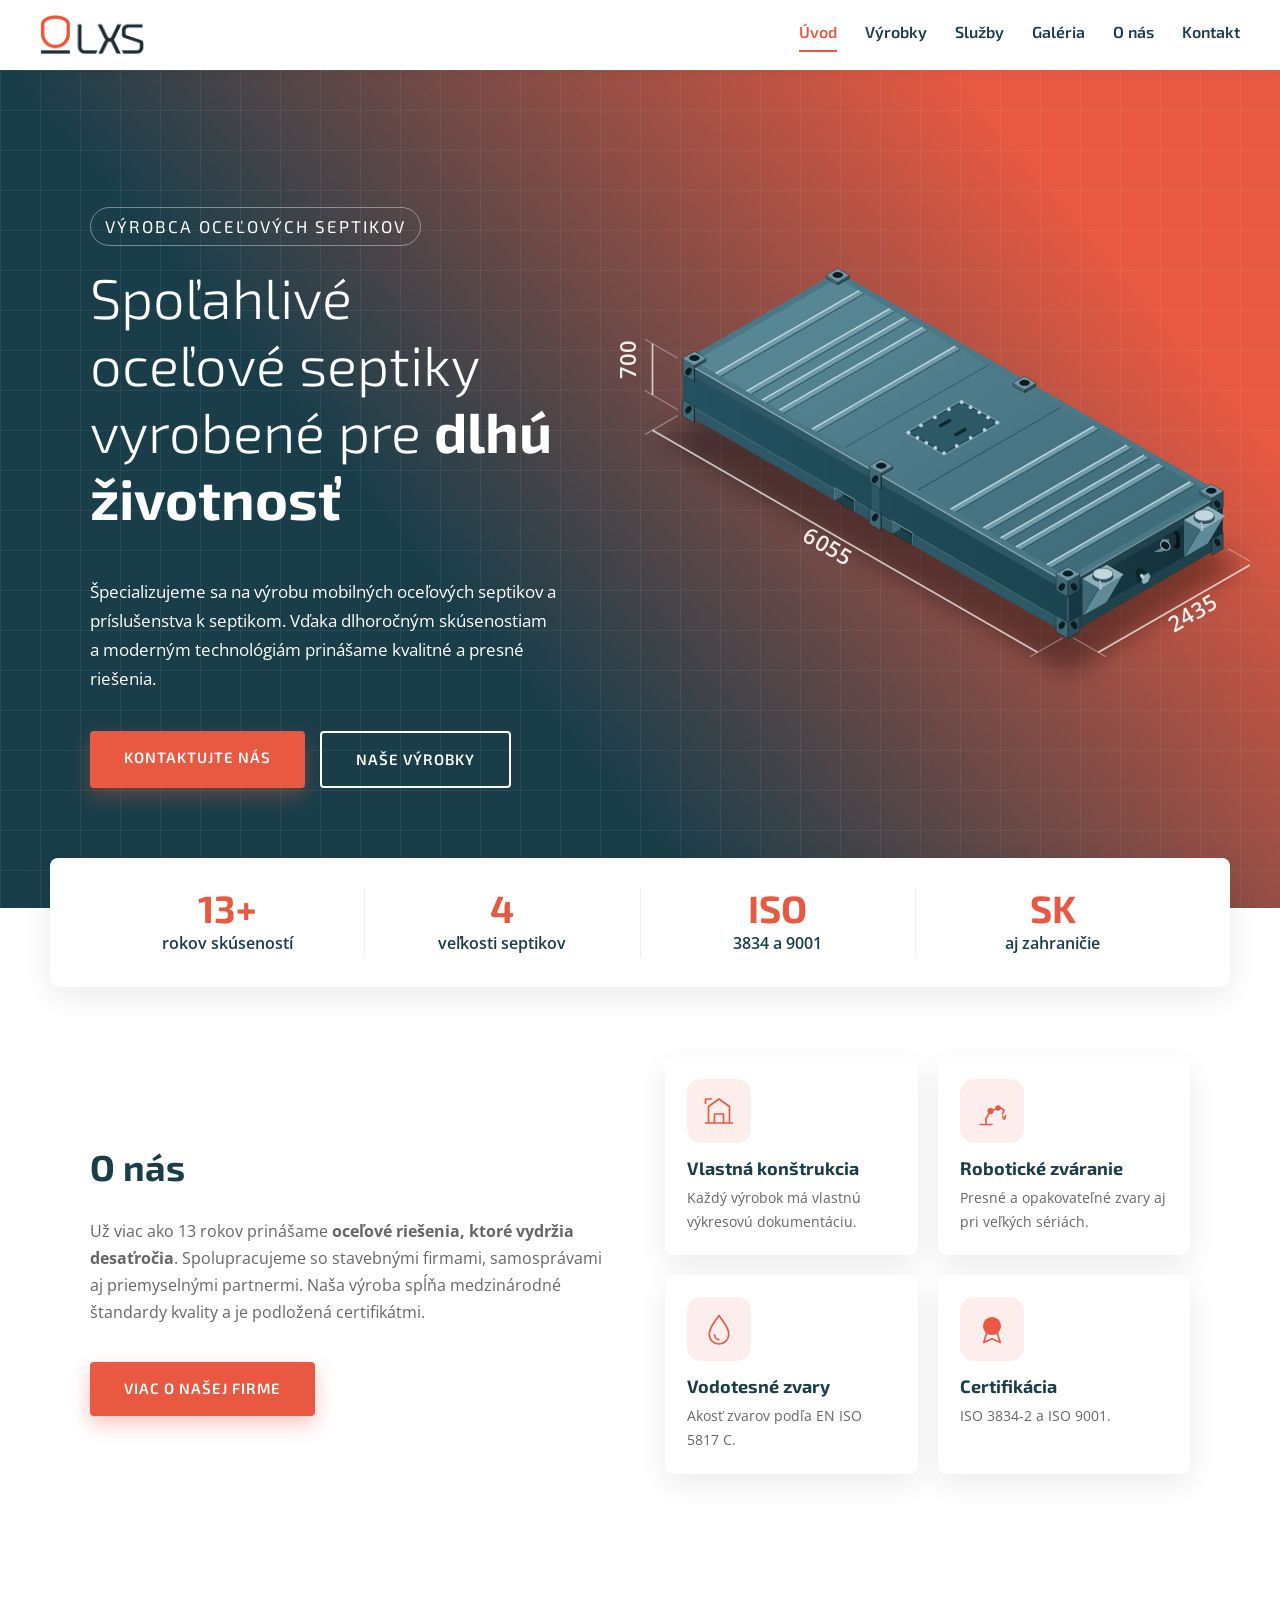
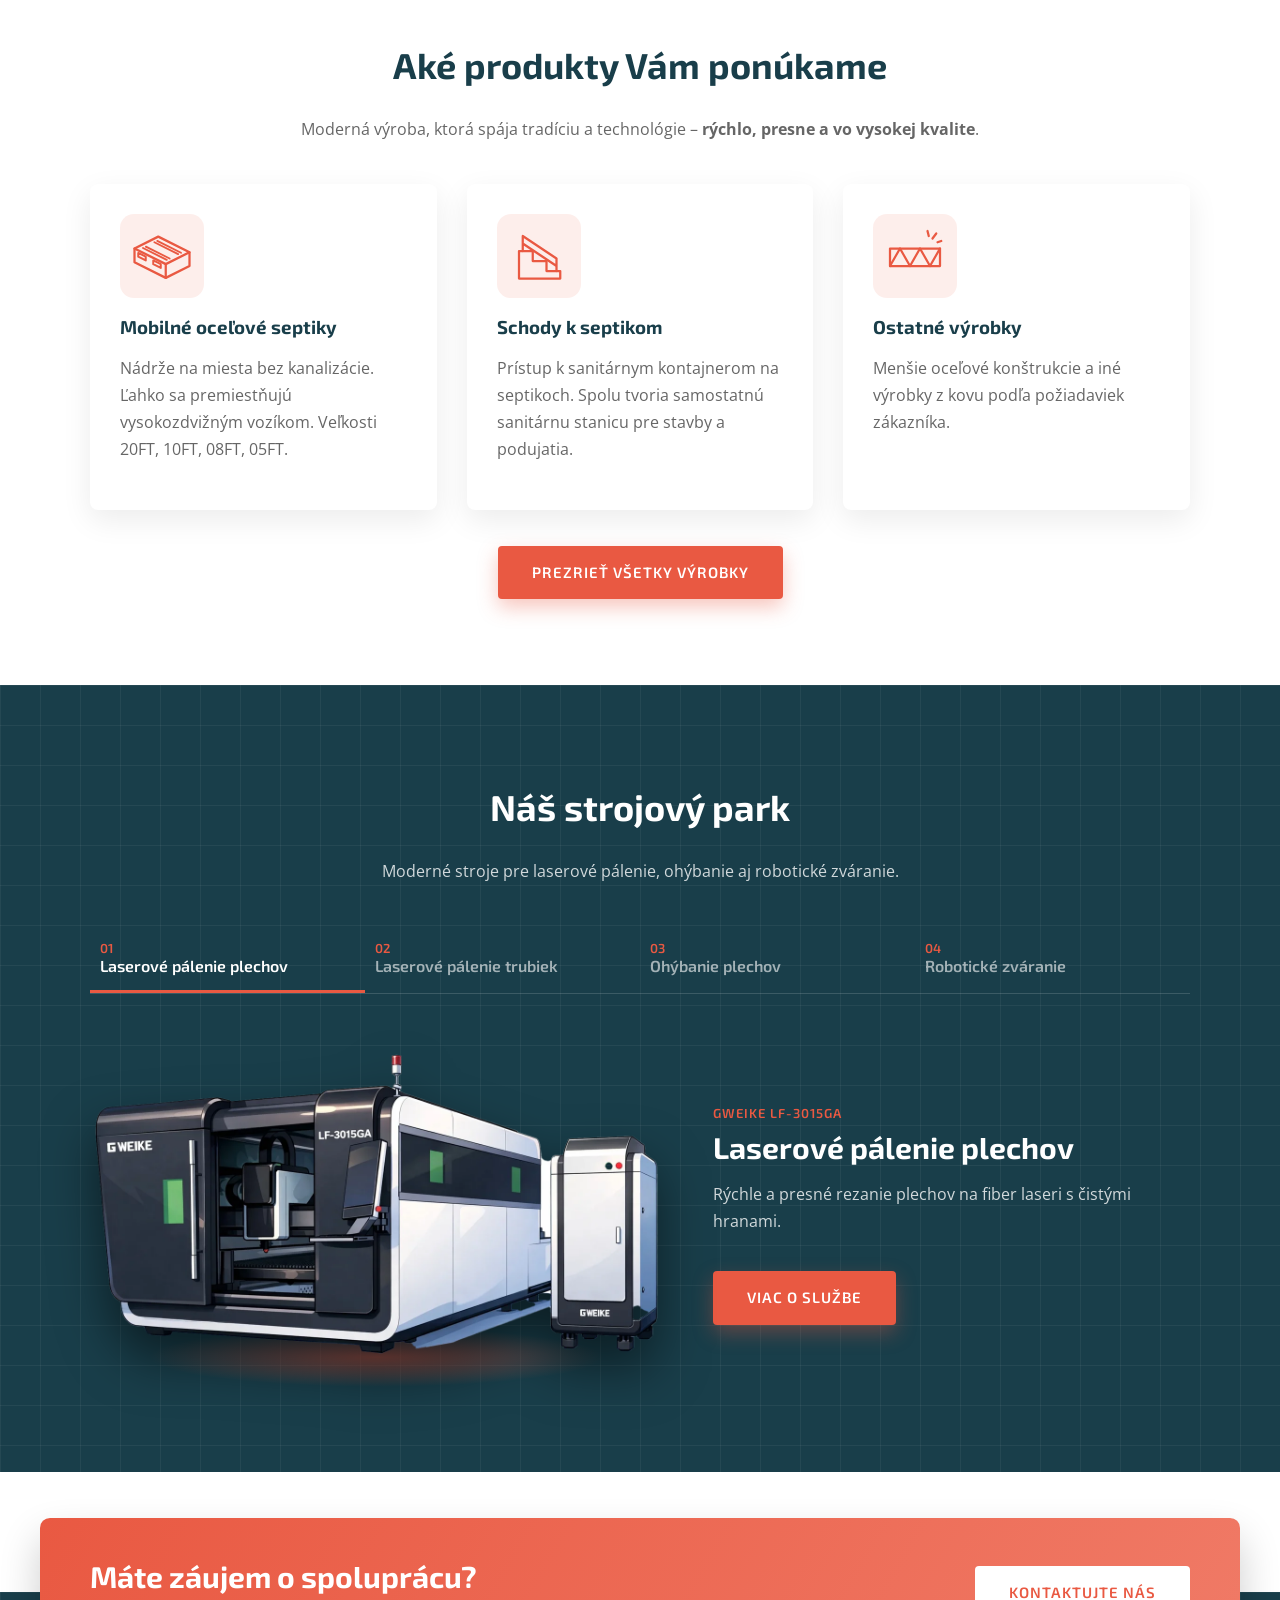
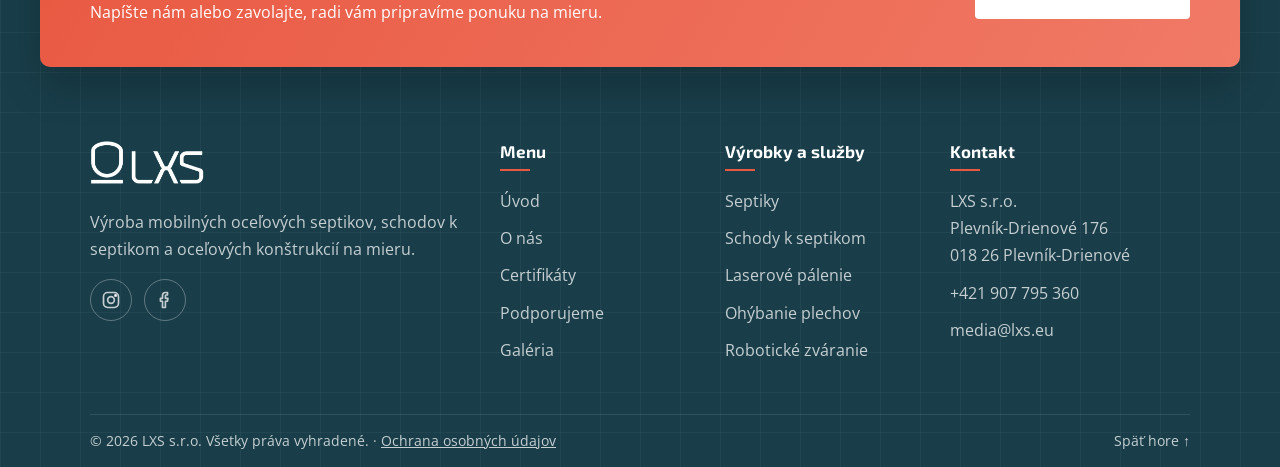
==== index.html @ 903fa59d "Add files via upload" ====
<!DOCTYPE html>
<html lang="sk">
<head>
    <meta charset="UTF-8">
    <meta name="robots" content="noindex, nofollow">
    <meta name="viewport" content="width=device-width, initial-scale=1.0">
    <meta name="description" content="LXS s.r.o. – výroba mobilných oceľových septikov 20FT, 10FT, 08FT a 05FT, schodov k septikom a oceľových konštrukcií na mieru.">
    <title>LXS – Oceľové septiky</title>
    <!-- Písma Exo 2 a Open Sans z Google Fonts (rovnaké ako na lxs.eu) -->
    <link rel="preconnect" href="https://fonts.googleapis.com">
    <link href="https://fonts.googleapis.com/css2?family=Exo+2:wght@300;600;700&family=Open+Sans:wght@400;600&display=swap" rel="stylesheet">
    <!-- Ikonka v karte prehliadača a na ploche mobilu -->
    <link rel="icon" type="image/png" href="obrazky/logo/favicon.png">
    <link rel="apple-touch-icon" href="obrazky/logo/apple-touch-icon.png">
    <link rel="stylesheet" href="style.css">
</head>
<body>
    <!-- HLAVIČKA: rovnaká na každej stránke -->
    <header>
        <a href="index.html" class="logo"><img src="obrazky/logo/lxs_logo.png" alt="LXS"></a>
        <button class="menu-tlacidlo" aria-label="Otvoriť menu">☰</button>
        <nav>
            <a href="index.html" class="aktivna">Úvod</a>
            <a href="vyrobky.html">Výrobky</a>
            <a href="sluzby.html">Služby</a>
            <a href="galeria.html">Galéria</a>
            <a href="o-nas.html">O nás</a>
            <a href="kontakt.html">Kontakt</a>
        </nav>
    </header>

    <main>
        <!-- ÚVOD s farebným prechodom -->
        <section class="uvod">
            <div class="uvod-obsah uvod-dva-stlpce">
                <div class="uvod-text">
                    <p class="uvod-stitok">Výrobca oceľových septikov</p>
                    <h1>Spoľahlivé oceľové septiky vyrobené pre <strong>dlhú životnosť</strong></h1>
                    <p>Špecializujeme sa na výrobu mobilných oceľových septikov a príslušenstva k septikom. Vďaka dlhoročným skúsenostiam a moderným technológiám prinášame kvalitné a presné riešenia.</p>
                    <div class="uvod-tlacidla">
                        <a href="kontakt.html" class="tlacidlo">Kontaktujte nás</a>
                        <a href="vyrobky.html" class="tlacidlo tlacidlo-obrys">Naše výrobky</a>
                    </div>
                </div>
                <div class="uvod-obrazok">
                <svg class="uvod-ilustracia" viewBox="-164 -41 445 302" aria-hidden="true">
                    <!-- Septik 20FT Klasik podľa výkresu (6055 × 2435 × 700 mm), izometria v SVG -->
                    <defs>
                        <linearGradient id="strecha" x1="0" y1="0" x2="1" y2="1">
                            <stop offset="0" stop-color="#5d8d9c"/>
                            <stop offset="1" stop-color="#3a6674"/>
                        </linearGradient>
                        <linearGradient id="bok" x1="0" y1="0" x2="1" y2="0">
                            <stop offset="0" stop-color="#245160"/>
                            <stop offset="1" stop-color="#1b4350"/>
                        </linearGradient>
                        <linearGradient id="celo" x1="0" y1="0" x2="1" y2="0">
                            <stop offset="0" stop-color="#173842"/>
                            <stop offset="1" stop-color="#12303a"/>
                        </linearGradient>
                        <filter id="rozmaz"><feGaussianBlur stdDeviation="8"/></filter>
                    </defs>
                    <!-- tieň -->
                    <polygon points="0.0,6.5 275.2,165.4 156.8,238.7 -118.4,79.9" fill="rgba(0,0,0,0.35)" filter="url(#rozmaz)"/>
                    <!-- dlhá bočná stena -->
                    <polygon points="-105.4,60.9 156.8,212.2 156.8,177.2 -105.4,25.9" fill="url(#bok)"/>
                    <!-- čelo -->
                    <polygon points="262.2,151.4 156.8,212.2 156.8,177.2 262.2,116.4" fill="url(#celo)"/>
                    <!-- rám – horný a spodný nosník -->
                    <polygon points="-105.4,60.9 156.8,212.2 156.8,204.7 -105.4,53.4" fill="#2e5865"/>
                    <polygon points="262.2,151.4 156.8,212.2 156.8,204.7 262.2,143.9" fill="#1f424c"/>
                    <line x1="-105.4" y1="53.4" x2="156.8" y2="204.7" stroke="rgba(255,255,255,0.12)" stroke-width="0.8"/>
                    <polygon points="-105.4,31.9 156.8,183.2 156.8,177.2 -105.4,25.9" fill="#2e5865"/>
                    <polygon points="262.2,122.4 156.8,183.2 156.8,177.2 262.2,116.4" fill="#1f424c"/>
                    <line x1="-105.4" y1="25.9" x2="156.8" y2="177.2" stroke="rgba(255,255,255,0.12)" stroke-width="0.8"/>
                    <polygon points="23.1,135.1 28.3,138.1 28.3,103.1 23.1,100.1" fill="#2e5865"/>
                    <!-- otvory pre vysokozdvižný vozík -->
                    <!-- otvor pre lyžiny -->
                    <clipPath id="lyz1-1"><polygon points="-1.9,120.7 11.1,128.2 11.1,120.7 -1.9,113.2"/></clipPath>
                    <polygon points="-2.9,120.2 12.1,128.8 12.1,120.1 -2.9,111.5" fill="#4f7c8a" stroke="rgba(0,0,0,0.45)" stroke-width="0.30"/>
                    <polygon points="-1.9,120.7 11.1,128.2 11.1,120.7 -1.9,113.2" fill="#03090b"/>
                    <g clip-path="url(#lyz1-1)">
                    <polygon points="-1.9,120.7 11.1,128.2 41.4,110.7 28.4,103.2" fill="#1e404a"/>
                    <polygon points="-1.9,120.7 -1.9,113.2 28.4,95.7 28.4,103.2" fill="#3b6b79"/>
                    <polygon points="3.3,117.7 16.3,125.2 41.4,110.7 28.4,95.7 3.3,110.2" fill="rgba(3,9,11,0.35)"/>
                    <polygon points="9.4,114.2 22.4,121.7 41.4,110.7 28.4,95.7 9.4,106.7" fill="rgba(3,9,11,0.55)"/>
                    <polygon points="16.3,110.2 29.3,117.7 41.4,110.7 28.4,95.7 16.3,102.7" fill="rgba(3,9,11,0.75)"/>
                    </g>
                    <line x1="-2.9" y1="111.5" x2="12.1" y2="120.1" stroke="rgba(255,255,255,0.35)" stroke-width="0.45"/>
                    <!-- otvor pre lyžiny -->
                    <clipPath id="lyz1-2"><polygon points="37.5,143.4 50.4,150.9 50.4,143.4 37.5,135.9"/></clipPath>
                    <polygon points="36.6,142.8 51.3,151.5 51.3,142.9 36.6,134.3" fill="#4f7c8a" stroke="rgba(0,0,0,0.45)" stroke-width="0.30"/>
                    <polygon points="37.5,143.4 50.4,150.9 50.4,143.4 37.5,135.9" fill="#03090b"/>
                    <g clip-path="url(#lyz1-2)">
                    <polygon points="37.5,143.4 50.4,150.9 80.5,133.4 67.6,125.9" fill="#1e404a"/>
                    <polygon points="37.5,143.4 37.5,135.9 67.6,118.4 67.6,125.9" fill="#3b6b79"/>
                    <polygon points="42.7,140.4 55.6,147.9 80.5,133.4 67.6,118.4 42.7,132.9" fill="rgba(3,9,11,0.35)"/>
                    <polygon points="48.7,136.9 61.6,144.4 80.5,133.4 67.6,118.4 48.7,129.4" fill="rgba(3,9,11,0.55)"/>
                    <polygon points="55.6,132.9 68.5,140.4 80.5,133.4 67.6,118.4 55.6,125.4" fill="rgba(3,9,11,0.75)"/>
                    </g>
                    <line x1="36.6" y1="134.3" x2="51.3" y2="142.9" stroke="rgba(255,255,255,0.35)" stroke-width="0.45"/>
                    <!-- strecha -->
                    <polygon points="0.0,-35.0 262.2,116.4 156.8,177.2 -105.4,25.9" fill="url(#strecha)"/>
                    <!-- obvodový lem -->
                    <polygon points="0.0,-35.0 262.2,116.4 258.3,118.6 -3.9,-32.8" fill="#4a7886"/>
                    <polygon points="-101.5,23.6 160.6,175.0 156.8,177.2 -105.4,25.9" fill="#4a7886"/>
                    <polygon points="258.3,114.1 262.2,116.4 156.8,177.2 152.9,175.0" fill="#4a7886"/>
                    <polygon points="0.0,-35.0 3.9,-32.8 -101.5,28.1 -105.4,25.9" fill="#4a7886"/>
                    <line x1="-105.4" y1="25.9" x2="156.8" y2="177.2" stroke="rgba(255,255,255,0.35)" stroke-width="1"/>
                    <line x1="262.2" y1="116.4" x2="156.8" y2="177.2" stroke="rgba(255,255,255,0.25)" stroke-width="1"/>
                    <line x1="156.8" y1="177.2" x2="156.8" y2="212.2" stroke="rgba(255,255,255,0.18)" stroke-width="1"/>
                    <!-- priečne prelisy na streche -->
                    <polygon points="14.5,-22.2 17.9,-20.2 -79.7,36.2 -83.2,34.2" fill="#6e9eac"/>
                    <line x1="14.5" y1="-22.2" x2="-83.2" y2="34.2" stroke="rgba(255,255,255,0.6)" stroke-width="1"/>
                    <line x1="17.9" y1="-20.2" x2="-79.7" y2="36.2" stroke="rgba(0,0,0,0.35)" stroke-width="0.9"/>
                    <polygon points="35.4,-10.0 38.9,-8.0 -58.7,48.3 -62.2,46.3" fill="#6e9eac"/>
                    <line x1="35.4" y1="-10.0" x2="-62.2" y2="46.3" stroke="rgba(255,255,255,0.6)" stroke-width="1"/>
                    <line x1="38.9" y1="-8.0" x2="-58.7" y2="48.3" stroke="rgba(0,0,0,0.35)" stroke-width="0.9"/>
                    <polygon points="45.9,-4.0 49.4,-2.0 -48.3,54.4 -51.7,52.4" fill="#6e9eac"/>
                    <line x1="45.9" y1="-4.0" x2="-51.7" y2="52.4" stroke="rgba(255,255,255,0.6)" stroke-width="1"/>
                    <line x1="49.4" y1="-2.0" x2="-48.3" y2="54.4" stroke="rgba(0,0,0,0.35)" stroke-width="0.9"/>
                    <polygon points="57.7,2.8 61.2,4.8 -36.5,61.2 -39.9,59.2" fill="#6e9eac"/>
                    <line x1="57.7" y1="2.8" x2="-39.9" y2="59.2" stroke="rgba(255,255,255,0.6)" stroke-width="1"/>
                    <line x1="61.2" y1="4.8" x2="-36.5" y2="61.2" stroke="rgba(0,0,0,0.35)" stroke-width="0.9"/>
                    <polygon points="80.0,15.7 83.5,17.7 -14.2,74.1 -17.6,72.1" fill="#6e9eac"/>
                    <line x1="80.0" y1="15.7" x2="-17.6" y2="72.1" stroke="rgba(255,255,255,0.6)" stroke-width="1"/>
                    <line x1="83.5" y1="17.7" x2="-14.2" y2="74.1" stroke="rgba(0,0,0,0.35)" stroke-width="0.9"/>
                    <polygon points="174.4,70.2 177.9,72.2 80.2,128.6 76.7,126.6" fill="#6e9eac"/>
                    <line x1="174.4" y1="70.2" x2="76.7" y2="126.6" stroke="rgba(255,255,255,0.6)" stroke-width="1"/>
                    <line x1="177.9" y1="72.2" x2="80.2" y2="128.6" stroke="rgba(0,0,0,0.35)" stroke-width="0.9"/>
                    <polygon points="196.7,83.1 200.1,85.1 102.5,141.4 99.0,139.4" fill="#6e9eac"/>
                    <line x1="196.7" y1="83.1" x2="99.0" y2="139.4" stroke="rgba(255,255,255,0.6)" stroke-width="1"/>
                    <line x1="200.1" y1="85.1" x2="102.5" y2="141.4" stroke="rgba(0,0,0,0.35)" stroke-width="0.9"/>
                    <polygon points="208.5,89.9 211.9,91.9 114.3,148.2 110.8,146.2" fill="#6e9eac"/>
                    <line x1="208.5" y1="89.9" x2="110.8" y2="146.2" stroke="rgba(255,255,255,0.6)" stroke-width="1"/>
                    <line x1="211.9" y1="91.9" x2="114.3" y2="148.2" stroke="rgba(0,0,0,0.35)" stroke-width="0.9"/>
                    <polygon points="219.0,95.9 222.4,97.9 124.8,154.3 121.3,152.3" fill="#6e9eac"/>
                    <line x1="219.0" y1="95.9" x2="121.3" y2="152.3" stroke="rgba(255,255,255,0.6)" stroke-width="1"/>
                    <line x1="222.4" y1="97.9" x2="124.8" y2="154.3" stroke="rgba(0,0,0,0.35)" stroke-width="0.9"/>
                    <polygon points="239.9,108.0 243.4,110.0 145.8,166.4 142.3,164.4" fill="#6e9eac"/>
                    <line x1="239.9" y1="108.0" x2="142.3" y2="164.4" stroke="rgba(255,255,255,0.6)" stroke-width="1"/>
                    <line x1="243.4" y1="110.0" x2="145.8" y2="166.4" stroke="rgba(0,0,0,0.35)" stroke-width="0.9"/>
                    <line x1="102.3" y1="28.6" x2="4.6" y2="84.9" stroke="rgba(0,0,0,0.25)" stroke-width="0.8"/>
                    <line x1="152.1" y1="57.3" x2="54.5" y2="113.7" stroke="rgba(0,0,0,0.25)" stroke-width="0.8"/>
                    <!-- revízny otvor -->
                    <polygon points="84.2,52.6 110.5,67.7 72.5,89.7 46.3,74.5" fill="#264d5a" stroke="#6d9aa8" stroke-width="0.8"/>
                    <polygon points="84.2,54.6 107.0,67.7 72.5,87.7 49.8,74.5" fill="#2e5967"/>
                    <circle cx="84.4" cy="53.8" r="1.3" fill="#b9d2da"/>
                    <circle cx="48.3" cy="74.6" r="1.3" fill="#b9d2da"/>
                    <circle cx="90.4" cy="57.2" r="1.3" fill="#b9d2da"/>
                    <circle cx="54.3" cy="78.1" r="1.3" fill="#b9d2da"/>
                    <circle cx="96.4" cy="60.7" r="1.3" fill="#b9d2da"/>
                    <circle cx="60.3" cy="81.5" r="1.3" fill="#b9d2da"/>
                    <circle cx="102.4" cy="64.2" r="1.3" fill="#b9d2da"/>
                    <circle cx="66.4" cy="85.0" r="1.3" fill="#b9d2da"/>
                    <circle cx="108.4" cy="67.7" r="1.3" fill="#b9d2da"/>
                    <circle cx="72.4" cy="88.5" r="1.3" fill="#b9d2da"/>
                    <circle cx="75.7" cy="58.6" r="1.3" fill="#b9d2da"/>
                    <circle cx="100.0" cy="72.7" r="1.3" fill="#b9d2da"/>
                    <circle cx="66.2" cy="64.1" r="1.3" fill="#b9d2da"/>
                    <circle cx="90.5" cy="78.1" r="1.3" fill="#b9d2da"/>
                    <circle cx="56.7" cy="69.6" r="1.3" fill="#b9d2da"/>
                    <circle cx="81.0" cy="83.6" r="1.3" fill="#b9d2da"/>
                    <line x1="77.0" y1="65.8" x2="69.2" y2="70.3" stroke="#0f262d" stroke-width="2.2"/>
                    <line x1="87.5" y1="71.9" x2="79.7" y2="76.4" stroke="#0f262d" stroke-width="2.2"/>
                    <!-- kontajnerové rohy -->
                    <!-- roh-kocka: rohy trčia nad strechu aj pod dno (nastroje/rohy.py) -->
                    <polygon points="-97.6,67.8 -97.8,67.9 -97.8,56.6 -97.6,56.5" fill="#2b505b" stroke="rgba(0,0,0,0.35)" stroke-width="0.6"/>
                    <polygon points="-105.6,63.4 -97.8,67.9 -97.8,56.6 -105.6,52.1" fill="#3e6875" stroke="rgba(0,0,0,0.35)" stroke-width="0.6"/>
                    <ellipse cx="-101.7" cy="58.9" rx="1.9" ry="2.8" fill="#0b1d22" transform="rotate(30 -101.7 58.9)"/>
                    <polygon points="29.6,141.2 29.3,141.3 29.3,130.0 29.6,129.9" fill="#2b505b" stroke="rgba(0,0,0,0.35)" stroke-width="0.6"/>
                    <polygon points="21.5,136.8 29.3,141.3 29.3,130.0 21.5,125.5" fill="#3e6875" stroke="rgba(0,0,0,0.35)" stroke-width="0.6"/>
                    <ellipse cx="25.4" cy="132.3" rx="1.9" ry="2.8" fill="#0b1d22" transform="rotate(30 25.4 132.3)"/>
                    <polygon points="262.5,153.8 254.7,158.3 254.7,147.1 262.5,142.6" fill="#2b505b" stroke="rgba(0,0,0,0.35)" stroke-width="0.6"/>
                    <ellipse cx="258.6" cy="149.3" rx="1.9" ry="2.8" fill="#0b1d22" transform="rotate(-30 258.6 149.3)"/>
                    <polygon points="164.9,210.2 156.7,214.9 156.7,203.6 164.9,198.9" fill="#2b505b" stroke="rgba(0,0,0,0.35)" stroke-width="0.6"/>
                    <ellipse cx="161.0" cy="205.7" rx="1.9" ry="2.8" fill="#0b1d22" transform="rotate(-30 161.0 205.7)"/>
                    <polygon points="148.7,210.2 156.7,214.9 156.7,203.6 148.7,199.0" fill="#3e6875" stroke="rgba(0,0,0,0.35)" stroke-width="0.6"/>
                    <ellipse cx="152.6" cy="205.7" rx="1.9" ry="2.8" fill="#0b1d22" transform="rotate(30 152.6 205.7)"/>
                    <polygon points="7.8,-30.5 0.0,-26.0 0.0,-28.3 7.8,-32.8" fill="#2b505b" stroke="rgba(0,0,0,0.35)" stroke-width="0.6"/>
                    <polygon points="-7.8,-30.5 0.0,-26.0 0.0,-28.3 -7.8,-32.8" fill="#3e6875" stroke="rgba(0,0,0,0.35)" stroke-width="0.6"/>
                    <polygon points="0.0,-37.3 7.8,-32.8 0.0,-28.3 -7.8,-32.8" fill="#6f97a4" stroke="rgba(0,0,0,0.35)" stroke-width="0.6"/>
                    <ellipse cx="0.0" cy="-32.8" rx="3.6" ry="2.0" fill="#0b1d22"/>
                    <polyline points="-7.8,-32.8 0.0,-28.3 7.8,-32.8" fill="none" stroke="rgba(255,255,255,0.35)" stroke-width="0.5"/>
                    <polygon points="-97.6,39.5 -97.8,39.6 -97.8,28.4 -89.8,23.7 -89.8,26.0 -97.6,30.5" fill="#2b505b" stroke="rgba(0,0,0,0.35)" stroke-width="0.6"/>
                    <polygon points="-105.6,35.1 -97.8,39.6 -97.8,28.4 -105.6,23.9" fill="#3e6875" stroke="rgba(0,0,0,0.35)" stroke-width="0.6"/>
                    <ellipse cx="-101.7" cy="32.9" rx="1.9" ry="2.8" fill="#0b1d22" transform="rotate(30 -101.7 32.9)"/>
                    <polygon points="-97.6,19.2 -89.8,23.7 -97.8,28.4 -105.6,23.9" fill="#6f97a4" stroke="rgba(0,0,0,0.35)" stroke-width="0.6"/>
                    <ellipse cx="-97.6" cy="23.7" rx="3.6" ry="2.0" fill="#0b1d22"/>
                    <polyline points="-105.6,23.9 -97.8,28.4 -89.8,23.7" fill="none" stroke="rgba(255,255,255,0.35)" stroke-width="0.5"/>
                    <polygon points="135.0,42.9 127.2,47.4 127.2,45.1 135.0,40.6" fill="#2b505b" stroke="rgba(0,0,0,0.35)" stroke-width="0.6"/>
                    <polygon points="119.4,42.9 127.2,47.4 127.2,45.1 119.4,40.6" fill="#3e6875" stroke="rgba(0,0,0,0.35)" stroke-width="0.6"/>
                    <polygon points="127.2,36.1 135.0,40.6 127.2,45.1 119.4,40.6" fill="#6f97a4" stroke="rgba(0,0,0,0.35)" stroke-width="0.6"/>
                    <ellipse cx="127.2" cy="40.6" rx="3.6" ry="2.0" fill="#0b1d22"/>
                    <polyline points="119.4,40.6 127.2,45.1 135.0,40.6" fill="none" stroke="rgba(255,255,255,0.35)" stroke-width="0.5"/>
                    <polygon points="29.6,112.9 29.3,113.0 29.3,101.8 37.4,97.1 37.4,99.3 29.6,103.9" fill="#2b505b" stroke="rgba(0,0,0,0.35)" stroke-width="0.6"/>
                    <polygon points="21.5,108.5 29.3,113.0 29.3,101.8 21.5,97.3" fill="#3e6875" stroke="rgba(0,0,0,0.35)" stroke-width="0.6"/>
                    <ellipse cx="25.4" cy="106.3" rx="1.9" ry="2.8" fill="#0b1d22" transform="rotate(30 25.4 106.3)"/>
                    <polygon points="29.6,92.6 37.4,97.1 29.3,101.8 21.5,97.3" fill="#6f97a4" stroke="rgba(0,0,0,0.35)" stroke-width="0.6"/>
                    <ellipse cx="29.6" cy="97.1" rx="3.6" ry="2.0" fill="#0b1d22"/>
                    <polyline points="21.5,97.3 29.3,101.8 37.4,97.1" fill="none" stroke="rgba(255,255,255,0.35)" stroke-width="0.5"/>
                    <polygon points="262.5,125.5 254.7,130.0 254.7,118.8 262.5,114.3" fill="#2b505b" stroke="rgba(0,0,0,0.35)" stroke-width="0.6"/>
                    <ellipse cx="258.6" cy="123.3" rx="1.9" ry="2.8" fill="#0b1d22" transform="rotate(-30 258.6 123.3)"/>
                    <polygon points="246.6,116.4 254.7,121.0 254.7,118.8 246.6,114.1" fill="#3e6875" stroke="rgba(0,0,0,0.35)" stroke-width="0.6"/>
                    <polygon points="254.4,109.6 262.5,114.3 254.7,118.8 246.6,114.1" fill="#6f97a4" stroke="rgba(0,0,0,0.35)" stroke-width="0.6"/>
                    <ellipse cx="254.4" cy="114.1" rx="3.6" ry="2.0" fill="#0b1d22"/>
                    <polyline points="246.6,114.1 254.7,118.8 262.5,114.3" fill="none" stroke="rgba(255,255,255,0.35)" stroke-width="0.5"/>
                    <polygon points="164.9,181.9 156.7,186.6 156.7,175.4 164.9,170.7" fill="#2b505b" stroke="rgba(0,0,0,0.35)" stroke-width="0.6"/>
                    <ellipse cx="161.0" cy="179.7" rx="1.9" ry="2.8" fill="#0b1d22" transform="rotate(-30 161.0 179.7)"/>
                    <polygon points="148.7,182.0 156.7,186.6 156.7,175.4 148.7,170.7" fill="#3e6875" stroke="rgba(0,0,0,0.35)" stroke-width="0.6"/>
                    <ellipse cx="152.6" cy="179.7" rx="1.9" ry="2.8" fill="#0b1d22" transform="rotate(30 152.6 179.7)"/>
                    <polygon points="156.8,166.0 164.9,170.7 156.7,175.4 148.7,170.7" fill="#6f97a4" stroke="rgba(0,0,0,0.35)" stroke-width="0.6"/>
                    <ellipse cx="156.8" cy="170.5" rx="3.6" ry="2.0" fill="#0b1d22"/>
                    <polyline points="148.7,170.7 156.7,175.4 164.9,170.7" fill="none" stroke="rgba(255,255,255,0.35)" stroke-width="0.5"/>
                    <!-- čelo: plniace kapsy, odvzdušnenie, vývod so zátkou, rukoväť -->
                    <ellipse cx="207.4" cy="172.5" rx="3.9" ry="6.2" fill="#0f262d" transform="rotate(-30 207.4 172.5)"/>
                    <polygon points="206.7,175.9 208.3,171.7 211.6,169.8 213.2,172.2 211.6,176.3 208.3,178.2" fill="#8fb0ba" stroke="#2b505b" stroke-width="0.6"/>
                    <ellipse cx="207.4" cy="172.5" rx="1.2" ry="2.0" fill="#b7ced5" transform="rotate(-30 207.4 172.5)"/>
                    <polygon points="220.5,152.9 225.7,152.9 220.5,155.9 215.3,155.9" fill="#5d8796"/>
                    <polygon points="220.5,146.9 225.7,146.9 225.7,152.9 220.5,152.9" fill="#4a7482"/>
                    <ellipse cx="223.1" cy="151.4" rx="2.8" ry="3.5" fill="#0b1d22" stroke="#9dbcc6" stroke-width="0.8" transform="rotate(-48 223.1 151.4)"/>
                    <line x1="229.5" y1="142.2" x2="231.7" y2="143.5" stroke="#0b1214" stroke-width="2.2"/>
                    <line x1="229.5" y1="151.7" x2="231.7" y2="153.0" stroke="#0b1214" stroke-width="2.2"/>
                    <line x1="231.7" y1="143.5" x2="231.7" y2="153.0" stroke="#0b1214" stroke-width="2.4"/>
                    <polygon points="235.8,134.1 247.0,140.6 235.8,159.6" fill="#3e6875"/>
                    <polygon points="263.5,131.1 247.0,140.6 235.8,159.6 252.2,150.1" fill="#5f8b99" stroke="rgba(0,0,0,0.3)" stroke-width="0.5"/>
                    <line x1="263.5" y1="131.1" x2="247.0" y2="140.6" stroke="rgba(255,255,255,0.55)" stroke-width="0.9"/>
                    <polygon points="252.2,124.6 263.5,131.1 247.0,140.6 235.8,134.1" fill="#8fb0ba"/>
                    <ellipse cx="249.6" cy="132.6" rx="7.3" ry="4.2" fill="#2b505b"/>
                    <ellipse cx="249.6" cy="130.9" rx="6.8" ry="3.9" fill="#c3d6dc" stroke="#4a7482" stroke-width="0.6"/>
                    <path d="M247.5,135.4 Q249.5,142.9 247.5,140.4" fill="none" stroke="#c9d6da" stroke-width="0.9" stroke-dasharray="1.6 1"/>
                    <polygon points="166.7,174.0 178.0,180.5 166.7,199.5" fill="#3e6875"/>
                    <polygon points="194.4,171.0 178.0,180.5 166.7,199.5 183.2,190.0" fill="#5f8b99" stroke="rgba(0,0,0,0.3)" stroke-width="0.5"/>
                    <line x1="194.4" y1="171.0" x2="178.0" y2="180.5" stroke="rgba(255,255,255,0.55)" stroke-width="0.9"/>
                    <polygon points="183.2,164.5 194.4,171.0 178.0,180.5 166.7,174.0" fill="#8fb0ba"/>
                    <ellipse cx="180.6" cy="172.5" rx="7.3" ry="4.2" fill="#2b505b"/>
                    <ellipse cx="180.6" cy="170.7" rx="6.8" ry="3.9" fill="#c3d6dc" stroke="#4a7482" stroke-width="0.6"/>
                    <path d="M178.4,175.2 Q180.4,182.7 178.4,180.2" fill="none" stroke="#c9d6da" stroke-width="0.9" stroke-dasharray="1.6 1"/>
                    <!-- kóty ako na výkrese -->
                    <line x1="-126.2" y1="72.9" x2="136.0" y2="224.2" stroke="rgba(255,255,255,0.7)" stroke-width="1.2"/>
                    <line x1="-108.9" y1="62.9" x2="-131.4" y2="75.9" stroke="rgba(255,255,255,0.35)" stroke-width="0.8"/>
                    <line x1="153.3" y1="214.2" x2="130.8" y2="227.2" stroke="rgba(255,255,255,0.35)" stroke-width="0.8"/>
                    <line x1="283.0" y1="163.4" x2="177.5" y2="224.2" stroke="rgba(255,255,255,0.7)" stroke-width="1.2"/>
                    <line x1="265.7" y1="153.4" x2="288.2" y2="166.4" stroke="rgba(255,255,255,0.35)" stroke-width="0.8"/>
                    <line x1="160.2" y1="214.2" x2="182.7" y2="227.2" stroke="rgba(255,255,255,0.35)" stroke-width="0.8"/>
                    <line x1="-126.2" y1="48.9" x2="-126.2" y2="13.9" stroke="rgba(255,255,255,0.7)" stroke-width="1.2"/>
                    <line x1="-108.9" y1="58.9" x2="-131.4" y2="45.9" stroke="rgba(255,255,255,0.35)" stroke-width="0.8"/>
                    <line x1="-108.9" y1="23.9" x2="-131.4" y2="10.9" stroke="rgba(255,255,255,0.35)" stroke-width="0.8"/>
                    <text x="-9.4" y="156.8" fill="rgba(255,255,255,0.9)" font-size="15" font-family="Exo 2, sans-serif" font-weight="600" text-anchor="middle" transform="rotate(30 -9.4 156.8)">6055</text>
                    <text x="244.5" y="202.1" fill="rgba(255,255,255,0.9)" font-size="15" font-family="Exo 2, sans-serif" font-weight="600" text-anchor="middle" transform="rotate(-30 244.5 202.1)">2435</text>
                    <text x="-137.5" y="24.9" fill="rgba(255,255,255,0.9)" font-size="15" font-family="Exo 2, sans-serif" font-weight="600" text-anchor="middle" transform="rotate(-90 -137.5 24.9)">700</text>
                </svg>
                </div>
            </div>
        </section>

        <!-- PÁS S ČÍSLAMI -->
        <section class="cisla">
            <div class="cislo">
                <strong>13+</strong>
                <span>rokov skúseností</span>
            </div>
            <div class="cislo">
                <strong>4</strong>
                <span>veľkosti septikov</span>
            </div>
            <div class="cislo">
                <strong>ISO</strong>
                <span>3834 a 9001</span>
            </div>
            <div class="cislo">
                <strong>SK</strong>
                <span>aj zahraničie</span>
            </div>
        </section>

        <!-- O NÁS: text vľavo, obrázok vpravo -->
        <section>
            <div class="dva-stlpce">
                <div>
                    <h2>O nás</h2>
                    <p>Už viac ako 13 rokov prinášame <strong>oceľové riešenia, ktoré vydržia desaťročia</strong>. Spolupracujeme so stavebnými firmami, samosprávami aj priemyselnými partnermi. Naša výroba spĺňa medzinárodné štandardy kvality a je podložená certifikátmi.</p>
                    <a href="o-nas.html" class="tlacidlo">Viac o našej firme</a>
                </div>
                <div class="prednosti">
                    <div class="prednost">
                        <div class="ikona"><svg aria-hidden="true" viewBox="0 0 48 48"><path d="M6 40h36M10 40V18l14-10 14 10v22" /><path d="M18 40V28h12v12"/><path d="M6 8h8M6 8v6"/></svg></div>
                        <h3>Vlastná konštrukcia</h3>
                        <p>Každý výrobok má vlastnú výkresovú dokumentáciu.</p>
                    </div>
                    <div class="prednost">
                        <div class="ikona"><svg aria-hidden="true" viewBox="0 0 48 48"><path d="M8 42h16"/><path d="M16 42V34l6-10 10-4"/><circle cx="22" cy="24" r="3"/><circle cx="32" cy="20" r="2.5"/><path d="M34 19l6 4-2 5"/><path d="M38 31l2 4M42 30l-1 4"/></svg></div>
                    <h3>Robotické zváranie</h3>
                        <p>Presné a opakovateľné zvary aj pri veľkých sériách.</p>
                    </div>
                    <div class="prednost">
                        <div class="ikona"><svg aria-hidden="true" viewBox="0 0 48 48"><path d="M24 6c8 11 13 18 13 25a13 13 0 0 1-26 0c0-7 5-14 13-25z"/><path d="M18 32a6 6 0 0 0 6 6"/></svg></div>
                        <h3>Vodotesné zvary</h3>
                        <p>Akosť zvarov podľa EN ISO 5817 C.</p>
                    </div>
                    <div class="prednost">
                        <div class="ikona"><svg aria-hidden="true" viewBox="0 0 48 48"><circle cx="24" cy="20" r="11"/><path d="M19 20l4 4 7-7"/><path d="M17 29l-4 13 11-5 11 5-4-13"/></svg></div>
                        <h3>Certifikácia</h3>
                        <p>ISO 3834-2 a ISO 9001.</p>
                    </div>
                </div>
            </div>
        </section>

        <!-- PRODUKTY: tri karty -->
        <section>
            <h2>Aké produkty Vám ponúkame</h2>
            <p class="stred">Moderná výroba, ktorá spája tradíciu a technológie – <strong>rýchlo, presne a vo vysokej kvalite</strong>.</p>
            <div class="karty">
                <div class="karta">
                    <div class="ikona"><svg aria-hidden="true" viewBox="0 0 48 48"><path d="M2.0 18.0 L21.0 8.5 L46.0 21.0 L27.0 30.5 Z"/><path d="M2.0 18.0 V29 L27 41.5 L46 32 V21"/><path d="M27.0 30.5 V41.5"/><g stroke-width="1.5"><path d="M8.8 17.6 L27.8 27.1"/><path d="M11.1 16.5 L30.1 26.0"/><path d="M17.9 13.0 L36.9 22.5"/><path d="M20.2 11.9 L39.2 21.4"/></g><path d="M5 21.5 l6 3 v3 l-6 -3 z M17 27.5 l6 3 v3 l-6 -3 z" stroke-width="1.6"/></svg></div>
                    <h3>Mobilné oceľové septiky</h3>
                    <p>Nádrže na miesta bez kanalizácie. Ľahko sa premiestňujú vysokozdvižným vozíkom. Veľkosti 20FT, 10FT, 08FT, 05FT.</p>
                </div>
                <div class="karta">
                    <div class="ikona"><svg aria-hidden="true" viewBox="0 0 48 48"><path d="M8 42 V20 H19 V28 H30 V36 H41 V42 Z"/><path d="M11 20 V8 M11 8 L38 26 M38 26 V36 M11 14 L38 32"/></svg></div>
                    <h3>Schody k septikom</h3>
                    <p>Prístup k sanitárnym kontajnerom na septikoch. Spolu tvoria samostatnú sanitárnu stanicu pre stavby a podujatia.</p>
                </div>
                <div class="karta">
                    <div class="ikona"><svg aria-hidden="true" viewBox="0 0 48 48"><path d="M4 18 H44 V32 H4 Z"/><path d="M4 32 L12 18 L20 32 L28 18 L36 32 L44 18" stroke-width="1.8"/><path d="M38 10 l3 -4 M42 13 l3 -1 M35 8 l-1 -4" stroke-width="1.8"/></svg></div>
                    <h3>Ostatné výrobky</h3>
                    <p>Menšie oceľové konštrukcie a iné výrobky z kovu podľa požiadaviek zákazníka.</p>
                </div>
            </div>
            <p class="stred"><a href="vyrobky.html" class="tlacidlo">Prezrieť všetky výrobky</a></p>
        </section>

        <!-- STROJOVÝ PARK so záložkami (prepína script.js) -->
        <section class="strojovy-park park-uvod">
            <h2>Náš strojový park</h2>
            <p class="stred">Moderné stroje pre laserové pálenie, ohýbanie aj robotické zváranie.</p>
            <div class="park-taby">
                <button class="park-tab aktivny" data-index="0"><span>01</span>Laserové pálenie plechov</button>
                <button class="park-tab" data-index="1"><span>02</span>Laserové pálenie trubiek</button>
                <button class="park-tab" data-index="2"><span>03</span>Ohýbanie plechov</button>
                <button class="park-tab" data-index="3"><span>04</span>Robotické zváranie</button>
            </div>
            <div class="park-panely">
                <div class="park-panel aktivny">
                    <div class="park-obrazok">
                        <img src="obrazky/stroje/laser-plechy.webp" alt="GWEIKE LF-3015GA">
                    </div>
                    <div class="park-text">
                        <p class="stroj">GWEIKE LF-3015GA</p>
                        <h3>Laserové pálenie plechov</h3>
                        <p>Rýchle a presné rezanie plechov na fiber laseri s čistými hranami.</p>
                        <a href="sluzby.html#lplech" class="tlacidlo">Viac o službe</a>
                    </div>
                </div>
                <div class="park-panel">
                    <div class="park-obrazok">
                        <img src="obrazky/stroje/laser-trubky.webp" alt="GWEIKE – laser na rúry">
                    </div>
                    <div class="park-text">
                        <p class="stroj">GWEIKE – laser na rúry</p>
                        <h3>Laserové pálenie trubiek</h3>
                        <p>Otvory, výrezy a skosenia na rúrach a profiloch na jedno upnutie.</p>
                        <a href="sluzby.html#ltrub" class="tlacidlo">Viac o službe</a>
                    </div>
                </div>
                <div class="park-panel">
                    <div class="park-obrazok">
                        <img src="obrazky/stroje/ohybanie.webp" alt="ERMAKSAN – CNC lis">
                    </div>
                    <div class="park-text">
                        <p class="stroj">ERMAKSAN – CNC lis</p>
                        <h3>Ohýbanie plechov</h3>
                        <p>Programované ohyby – každý diel rovnaký ako ten predchádzajúci.</p>
                        <a href="sluzby.html#oplech" class="tlacidlo">Viac o službe</a>
                    </div>
                </div>
                <div class="park-panel">
                    <div class="park-obrazok">
                        <img src="obrazky/stroje/zvaranie.webp" alt="Binzel – zvárací robot">
                    </div>
                    <div class="park-text">
                        <p class="stroj">Binzel – zvárací robot</p>
                        <h3>Robotické zváranie</h3>
                        <p>Rovnomerné a pevné zvary aj pri veľkých sériách.</p>
                        <a href="sluzby.html#zvar" class="tlacidlo">Viac o službe</a>
                    </div>
                </div>
            </div>
        </section>

    </main>

    <!-- PÄTIČKA: rovnaká na každej stránke -->
    <footer>
        <!-- výzva nad pätičkou -->
        <div class="paticka-vyzva">
            <div>
                <h2>Máte záujem o spoluprácu?</h2>
                <p>Napíšte nám alebo zavolajte, radi vám pripravíme ponuku na mieru.</p>
            </div>
            <a href="kontakt.html" class="tlacidlo tlacidlo-biele">Kontaktujte nás</a>
        </div>

        <div class="paticka-stlpce">
            <div class="paticka-firma">
                <img src="obrazky/logo/lxs_logo.png" alt="LXS" class="paticka-logo">
                <p>Výroba mobilných oceľových septikov, schodov k septikom a oceľových konštrukcií na mieru.</p>
                <a href="https://www.instagram.com/lxs.sro/" class="socialna" aria-label="Instagram">
                    <svg viewBox="0 0 24 24" width="20" height="20" fill="none" stroke="currentColor" stroke-width="2"><rect x="3" y="3" width="18" height="18" rx="5"/><circle cx="12" cy="12" r="4"/><circle cx="17.5" cy="6.5" r="1" fill="currentColor"/></svg>
                </a>
                <a href="https://www.facebook.com/LXSsro" class="socialna" aria-label="Facebook">
                    <svg viewBox="0 0 24 24" width="20" height="20" fill="none" stroke="currentColor" stroke-width="2" stroke-linejoin="round"><path d="M15 3h-2.5A3.5 3.5 0 0 0 9 6.5V10H6.5v3.5H9V21h3.5v-7.5H15l.5-3.5h-3V7a1 1 0 0 1 1-1H15z"/></svg>
                </a>
            </div>

            <div>
                <h3>Menu</h3>
                <ul>
                    <li><a href="index.html">Úvod</a></li>
                    <li><a href="o-nas.html">O nás</a></li>
                    <li><a href="o-nas.html#certifikaty">Certifikáty</a></li>
                    <li><a href="o-nas.html#podporujeme">Podporujeme</a></li>
                    <li><a href="galeria.html">Galéria</a></li>
                </ul>
            </div>

            <div>
                <h3>Výrobky a služby</h3>
                <ul>
                    <li><a href="vyrobky.html#septik">Septiky</a></li>
                    <li><a href="vyrobky.html#schody">Schody k septikom</a></li>
                    <li><a href="sluzby.html#lplech">Laserové pálenie</a></li>
                    <li><a href="sluzby.html#oplech">Ohýbanie plechov</a></li>
                    <li><a href="sluzby.html#zvar">Robotické zváranie</a></li>
                </ul>
            </div>

            <div>
                <h3>Kontakt</h3>
                <ul class="paticka-kontakt">
                    <li>LXS s.r.o.<br>Plevník-Drienové 176<br>018 26 Plevník-Drienové</li>
                    <li><a href="tel:+421907795360">+421 907 795 360</a></li>
                    <li><a href="mailto:media@lxs.eu">media@lxs.eu</a></li>
                </ul>
            </div>
        </div>

        <div class="paticka-spodok">
            <p>© 2026 LXS s.r.o. Všetky práva vyhradené. · <a href="ochrana-osobnych-udajov.html">Ochrana osobných údajov</a></p>
            <a href="#" class="hore">Späť hore ↑</a>
        </div>
    </footer>

    <!-- JavaScript dávame na koniec, keď je už celá stránka načítaná -->
    <script src="script.js"></script>
</body>
</html>
---- style.css ----
/* =========================================
   FARBY A PÍSMA – zmeň ich tu a zmení sa celý web
   (farby sú prevzaté z lxs.eu)
   ========================================= */
:root {
    --koral: #e95942;           /* hlavná farba LXS (tlačidlá, pätička) */
    --koral-tmavsi: #d04530;    /* tlačidlo pri prejdení myšou */
    --petrol: #193e4a;          /* tmavá farba LXS (menu, nadpisy) */
    --svetla: #f7f7f7;          /* svetlé pozadie sekcií */
    --text: #666666;            /* bežný text */
    --tien: 0 10px 30px rgba(0, 0, 0, 0.08);   /* jemný tieň kariet */

    --pismo-nadpisy: "Exo 2", sans-serif;
    --pismo-text: "Open Sans", Arial, sans-serif;
}

/* =========================================
   ZÁKLAD
   ========================================= */
body {
    font-family: var(--pismo-text);
    margin: 0;
    color: var(--text);
    line-height: 1.7;
}

h1, h2, h3 {
    font-family: var(--pismo-nadpisy);
    color: var(--petrol);
    line-height: 1.2;
}

h2 {
    font-size: 36px;
    text-align: center;
}

img {
    max-width: 100%;
}

section {
    padding: 70px 40px;
    max-width: 1100px;
    margin: 0 auto;
}

.stred {
    text-align: center;
}

/* odkazy v texte budú koralové, nie modré */
main a {
    color: var(--koral);
}

/* =========================================
   HLAVIČKA – biela, prilepená hore
   ========================================= */
header {
    background-color: white;
    padding: 15px 40px;
    display: flex;
    justify-content: space-between;
    align-items: center;
    box-shadow: 0 2px 10px rgba(0, 0, 0, 0.06);
    position: sticky;           /* pri scrollovaní ostane hore */
    top: 0;
    z-index: 10;                /* bude nad ostatným obsahom */
}

.logo {
    font-family: var(--pismo-nadpisy);
    color: var(--petrol);
    font-size: 28px;
    font-weight: 700;
    text-decoration: none;
}

.logo img {
    height: 40px;           /* výška loga, šírka sa dopočíta sama */
    display: block;
}

nav {
    display: flex;
    gap: 28px;
}

nav a {
    font-family: var(--pismo-nadpisy);
    color: var(--petrol);
    text-decoration: none;
    font-weight: 600;
    padding-bottom: 4px;
    border-bottom: 2px solid transparent;   /* neviditeľná čiara */
    transition: color 0.3s, border-color 0.3s;
}

nav a:hover,
nav a.aktivna {
    color: var(--koral);
    border-bottom-color: var(--koral);       /* čiara sa ukáže */
}

/* tlačidlo ☰ – na počítači skryté, ukáže sa len na mobile */
.menu-tlacidlo {
    display: none;
    background: none;
    border: none;
    font-size: 30px;
    color: var(--petrol);
    cursor: pointer;
}

/* =========================================
   ÚVODNÁ SEKCIA – farebný prechod ako na lxs.eu
   ========================================= */
.uvod {
    background: linear-gradient(230deg, var(--koral) 16%, var(--petrol) 64%);
    color: white;
    padding: 120px 40px;
    max-width: none;
}

.uvod-obsah {
    max-width: 1100px;
    margin: 0 auto;
}

.uvod h1 {
    color: white;
    font-size: 56px;
    font-weight: 300;
    max-width: 650px;
    margin-top: 0;
}

.uvod p {
    max-width: 550px;
    font-size: 17px;
}

/* technická mriežka na pozadí úvodu (ako milimetrový papier) */
.uvod {
    position: relative;
    overflow: hidden;
}

.uvod::before {
    content: "";
    position: absolute;
    inset: 0;
    background-image:
        linear-gradient(rgba(255, 255, 255, 0.06) 1px, transparent 1px),
        linear-gradient(90deg, rgba(255, 255, 255, 0.06) 1px, transparent 1px);
    background-size: 40px 40px;
    pointer-events: none;      /* mriežka nezachytáva kliknutia */
}

.uvod-obsah {
    position: relative;        /* text bude nad mriežkou */
}

.uvod-dva-stlpce {
    display: flex;
    align-items: center;
    gap: 40px;
}

.uvod-text {
    flex: 1;
    animation: zjavenie 0.8s ease-out;
}

.uvod-obrazok {
    flex: 1.4;
    margin-right: -60px;        /* ilustrácia môže siahať trochu za okraj obsahu */
    animation: zjavenie 0.8s ease-out 0.2s both;
}

.uvod-ilustracia {
    width: 100%;
    animation: vznasanie 5s ease-in-out infinite;
}

.uvod-stitok {
    display: inline-block;
    font-family: var(--pismo-nadpisy);
    text-transform: uppercase;
    letter-spacing: 2px;
    font-size: 13px;
    border: 1px solid rgba(255, 255, 255, 0.4);
    padding: 4px 14px;
    border-radius: 20px;
}

.uvod h1 strong {
    font-weight: 700;
}

.uvod-tlacidla {
    display: flex;
    flex-wrap: wrap;
    gap: 15px;
}

/* priehľadné tlačidlo s bielym okrajom */
.tlacidlo.tlacidlo-obrys {
    background-color: transparent;
    border: 2px solid white;
    box-shadow: none;
}

.tlacidlo.tlacidlo-obrys:hover {
    background-color: white;
    color: var(--petrol);
}

/* animácie: @keyframes opisuje, ako sa prvok mení v čase */
@keyframes zjavenie {
    from {
        opacity: 0;
        transform: translateY(20px);
    }
    to {
        opacity: 1;
        transform: translateY(0);
    }
}

@keyframes vznasanie {
    0%, 100% {
        transform: translateY(0);
    }
    50% {
        transform: translateY(-10px);
    }
}

/* =========================================
   PÁS S ČÍSLAMI pod úvodom
   ========================================= */
.cisla {
    display: flex;
    justify-content: space-between;
    background: white;
    box-shadow: var(--tien);
    border-radius: 8px;
    margin-top: -50px;          /* vysunie pás do úvodu */
    position: relative;
    padding: 30px 40px;
}

/* pás s číslami mimo úvodu – nevysúva sa nahor */
.cisla.samostatne {
    margin-top: 30px;
}

.cislo {
    flex: 1;
    text-align: center;
    border-right: 1px solid #eeeeee;
}

.cislo:last-child {
    border-right: none;
}

.cislo strong {
    display: block;
    font-family: var(--pismo-nadpisy);
    font-size: 38px;
    color: var(--koral);
    line-height: 1.1;
}

.cislo span {
    color: var(--petrol);
    font-weight: 600;
}

/* menší farebný pás pre podstránky */
.uvod-maly {
    padding: 70px 40px;
}

/* obrovský obrysový nápis v pozadí hlavičky */
.obrys-slovo {
    position: absolute;
    right: -10px;
    bottom: -30px;
    font-family: var(--pismo-nadpisy);
    font-size: 170px;
    font-weight: 700;
    line-height: 1;
    color: transparent;
    -webkit-text-stroke: 2px rgba(255, 255, 255, 0.12);
    pointer-events: none;
    white-space: nowrap;
}

/* navigačná cesta Úvod / Výrobky */
.cesta {
    font-family: var(--pismo-nadpisy);
    font-size: 14px;
    margin: 0 0 10px;
    opacity: 0.85;
}

.cesta a {
    color: white;
    text-decoration: none;
}

.cesta a:hover {
    color: var(--koral);
}

.cesta span {
    margin: 0 6px;
    color: var(--koral);
}

.uvod-obsah.s-obrazkom {
    display: flex;
    align-items: center;
    justify-content: space-between;
    gap: 40px;
}

.hlavicka-obr {
    width: 56%;
    max-width: 640px;
    margin-right: -40px;
    animation: zjavenie 0.8s ease-out 0.2s both;
}

/* rozhádzané fotky v hlavičke galérie (ako polaroidy) */
.hlavicka-foto {
    position: relative;
    width: 480px;
    height: 300px;
    flex-shrink: 0;
}

.foto-ram {
    position: absolute;
    width: 210px;
    margin: 0;
    background: white;
    padding: 10px 10px 0;
    border-radius: 3px;
    box-shadow: 0 18px 35px rgba(0, 0, 0, 0.4);
    transition: transform 0.4s;
}

.foto-ram img,
.foto-miesto {
    display: block;
    width: 100%;
    height: 160px;
    object-fit: cover;
}

.foto-ram img {
    position: absolute;
    top: 10px;
    left: 10px;
    width: calc(100% - 20px);
}

/* zástupné miesto, kým tam nie je fotka */
.foto-miesto {
    background: repeating-linear-gradient(45deg, #eef1f2 0 10px, #e4e8ea 10px 20px);
    display: flex;
    flex-direction: column;
    justify-content: center;
    align-items: center;
    gap: 6px;
    color: #8a979c;
    font-size: 12px;
    font-family: monospace;
}

.foto-miesto svg {
    width: 42px;
    fill: none;
    stroke: #9aa7ac;
    stroke-width: 2.2;
}

.foto-ram figcaption {
    color: var(--petrol);
    font-family: var(--pismo-nadpisy);
    font-weight: 600;
    font-size: 14px;
    text-align: center;
    padding: 10px 0 12px;
}

.foto-ram.f1 { left: 0;     top: 60px; transform: rotate(-8deg); }
.foto-ram.f2 { left: 135px; top: 0;    transform: rotate(3deg); z-index: 2; }
.foto-ram.f3 { left: 270px; top: 70px; transform: rotate(10deg); }

.hlavicka-foto:hover .f1 { transform: rotate(-13deg) translateX(-20px); }
.hlavicka-foto:hover .f2 { transform: rotate(0deg) translateY(-10px); }
.hlavicka-foto:hover .f3 { transform: rotate(15deg) translateX(20px); }

.pocet-fotiek {
    display: inline-block;
    font-family: var(--pismo-nadpisy);
    font-weight: 600;
    background: rgba(255, 255, 255, 0.12);
    border: 1px solid rgba(255, 255, 255, 0.3);
    border-radius: 20px;
    padding: 5px 16px;
    font-size: 14px;
}

.pocet-fotiek span {
    color: var(--koral);
    font-weight: 700;
}

/* symbol loga na stránke O nás */
.logo-panel {
    background-color: var(--petrol);
    background-image:
        radial-gradient(circle at 50% 45%, rgba(233, 89, 66, 0.35), transparent 60%),
        linear-gradient(rgba(255, 255, 255, 0.05) 1px, transparent 1px),
        linear-gradient(90deg, rgba(255, 255, 255, 0.05) 1px, transparent 1px);
    background-size: auto, 40px 40px, 40px 40px;
    border-radius: 10px;
    padding: 60px;
    display: flex;
    justify-content: center;
}

.logo-panel svg {
    width: 55%;
    max-width: 220px;
    filter: drop-shadow(0 15px 25px rgba(0, 0, 0, 0.4));
    animation: vznasanie 5s ease-in-out infinite;
}

.uvod-maly h1 strong {
    font-weight: 700;
}

/* hlavička s obrázkom je o niečo vyššia */
.uvod-maly:has(.s-obrazkom) {
    padding-top: 90px;
    padding-bottom: 110px;
}

.uvod-maly h1 {
    font-size: 44px;
}

/* =========================================
   TLAČIDLO
   ========================================= */
.tlacidlo {
    display: inline-block;
    background-color: var(--koral);
    color: white;
    padding: 14px 34px;
    border-radius: 4px;
    text-decoration: none;
    font-family: var(--pismo-nadpisy);
    font-weight: 600;
    text-transform: uppercase;      /* VEĽKÉ PÍSMENÁ */
    letter-spacing: 1px;
    margin-top: 20px;
    border: none;
    cursor: pointer;
    font-size: 15px;
    box-shadow: 0 8px 20px rgba(233, 89, 66, 0.35);
    transition: background-color 0.3s, transform 0.3s;
}

.tlacidlo:hover {
    background-color: var(--koral-tmavsi);
    transform: translateY(-2px);    /* jemne nadskočí */
}

/* biele tlačidlo na koralovom pozadí */
.tlacidlo-biele {
    background-color: white;
    color: var(--koral);
    box-shadow: none;
}

.tlacidlo-biele:hover {
    background-color: var(--svetla);
}

/* =========================================
   KARTY
   ========================================= */
.karty {
    display: flex;
    gap: 30px;
    margin-top: 40px;
}

.karta {
    background-color: white;
    padding: 30px;
    border-radius: 8px;
    box-shadow: var(--tien);
    flex: 1;
    transition: transform 0.3s;
}

.karta:hover {
    transform: translateY(-5px);
}

.karta img {
    width: 100%;
    height: 200px;
    object-fit: contain;    /* celý obrázok, bez orezania */
}

.karta h3 {
    margin-bottom: 8px;
}

/* =========================================
   O NÁS – text vľavo, obrázok vpravo
   ========================================= */
.dva-stlpce {
    display: flex;
    gap: 50px;
    align-items: center;
}

.dva-stlpce.otocene {
    flex-direction: row-reverse;    /* obrázok vľavo, text vpravo */
}

/* fajky na svetlom pozadí – tmavý text */
.fajky.tmave li {
    color: var(--petrol);
}

.dva-stlpce > div {
    flex: 1;
}

.dva-stlpce h2 {
    text-align: left;
}

/* =========================================
   IKONY (kreslené v SVG, farbu berú z CSS)
   ========================================= */
.ikona {
    width: 64px;
    height: 64px;
    border-radius: 14px;
    background: rgba(233, 89, 66, 0.1);
    display: flex;
    justify-content: center;
    align-items: center;
    margin-bottom: 15px;
}

.ikona svg {
    width: 36px;
    height: 36px;
    fill: none;
    stroke: var(--koral);
    stroke-width: 2.2;
    stroke-linecap: round;
    stroke-linejoin: round;
}

.ikona svg circle {
    fill: var(--koral);
}

/* ikonky výrobkov na úvode – o niečo väčšie */
.karta .ikona {
    width: 84px;
    height: 84px;
}

.karta .ikona svg {
    width: 60px;
    height: 60px;
    stroke-width: 1.8;
}

/* na koralovom pozadí sú ikony biele */
.koralova .ikona {
    background: rgba(255, 255, 255, 0.18);
    margin-left: auto;
    margin-right: auto;
}

.koralova .ikona svg {
    stroke: white;
}

/* prednosti firmy – mriežka 2 × 2 */
.prednosti {
    display: grid;
    grid-template-columns: 1fr 1fr;
    gap: 20px;
}

.prednost {
    background: white;
    border-radius: 8px;
    box-shadow: var(--tien);
    padding: 22px;
}

.prednost h3 {
    margin: 0 0 6px;
    font-size: 18px;
}

.prednost p {
    margin: 0;
    font-size: 14px;
}

/* ilustrácia septiku na podstránkach (na tmavom pozadí) */
.septik-ilustracia {
    width: 100%;
    background: linear-gradient(230deg, var(--koral) -20%, var(--petrol) 60%);
    border-radius: 10px;
    padding: 20px;
    box-sizing: border-box;
}

/* =========================================
   KORALOVÁ SEKCIA (služby, výzva)
   ========================================= */
.koralova {
    background-color: var(--koral);
    color: white;
    max-width: none;
    text-align: center;
}

.koralova h2,
.koralova h3 {
    color: white;
}

.koralova .karty {
    max-width: 1100px;
    margin: 40px auto 0;
}

.koralova .karta {
    background-color: rgba(255, 255, 255, 0.12);   /* polopriehľadná biela */
    box-shadow: none;
}

/* =========================================
   CERTIFIKÁTY – mriežka s náhľadmi
   ========================================= */
.certifikaty {
    display: grid;
    grid-template-columns: repeat(3, 1fr);
    gap: 30px;
    margin-top: 40px;
}

.certifikat {
    text-decoration: none;
    text-align: center;
    color: var(--petrol);
    font-weight: 600;
}

.certifikat img {
    width: 100%;
    border-radius: 6px;
    box-shadow: var(--tien);
    transition: transform 0.3s;
}

.certifikat span {
    display: block;
    margin-top: 12px;
}

.certifikat:hover img {
    transform: scale(1.03);     /* jemné zväčšenie pod myšou */
}

/* =========================================
   PODPORUJEME – karty na koralovom pozadí
   ========================================= */
.podporujeme {
    display: flex;              /* flex + centrovanie: neúplný posledný riadok je v strede */
    flex-wrap: wrap;
    justify-content: center;
    gap: 25px;
    max-width: 1100px;
    margin: 40px auto 0;
}

.podporujeme > .podpora {
    flex: 0 1 calc((100% - 50px) / 3);     /* 3 karty v riadku (2 medzery po 25px) */
    box-sizing: border-box;                /* do šírky sa ráta aj vnútorný okraj */
}

@media (max-width: 900px) {
    .podporujeme > .podpora {
        flex-basis: calc((100% - 25px) / 2);
    }
}

@media (max-width: 600px) {
    .podporujeme > .podpora {
        flex-basis: 100%;
    }
}

.podpora img {
    width: 100%;
    height: 180px;
    object-fit: contain;
    background-color: white;
    border-radius: 6px;
}

.koralova .podpora a {
    color: white;
}

.podpora img {
    object-fit: cover;          /* fotky vyplnia celý rámček */
}

.podpora img.obr-logo {
    object-fit: contain;        /* logá sa neorežú */
}

.nadpis-podujatia {
    margin-top: 60px;
    font-size: 26px;
}

.podujatia {
    max-width: 1100px;
    margin: 20px auto 0;
}

/* =========================================
   STROJOVÝ PARK – tmavé pozadie s mriežkou (Služby aj úvod)
   ========================================= */
.strojovy-park {
    max-width: none;
    background-color: var(--petrol);
    background-image:
        linear-gradient(rgba(255, 255, 255, 0.05) 1px, transparent 1px),
        linear-gradient(90deg, rgba(255, 255, 255, 0.05) 1px, transparent 1px);
    background-size: 40px 40px;
    color: rgba(255, 255, 255, 0.8);
}

.strojovy-park h2,
.strojovy-park h3 {
    color: white;
}

.sluzba {
    max-width: 1100px;
    margin: 0 auto 90px;
    display: flex;
    align-items: center;
    gap: 60px;
}

.sluzba:last-child {
    margin-bottom: 0;
}

.sluzba.otocena {
    flex-direction: row-reverse;
}

/* stroj stojí na "svetelnom kruhu" ako v showroome */
.sluzba-obrazok,
.park-obrazok {
    flex: 1.2;
    position: relative;
    text-align: center;
    padding: 30px 0 40px;
}

.sluzba-obrazok::after,
.park-obrazok::after {
    content: "";
    position: absolute;
    left: 10%;
    right: 10%;
    bottom: 15px;
    height: 60px;
    background: radial-gradient(ellipse at center, rgba(233, 89, 66, 0.55) 0%, rgba(233, 89, 66, 0) 70%);
    z-index: 0;
}

.sluzba-obrazok img,
.park-obrazok img {
    position: relative;
    z-index: 1;
    max-height: 300px;
    max-width: 100%;
    filter: drop-shadow(0 25px 25px rgba(0, 0, 0, 0.5));
    transition: transform 0.4s;
}

.sluzba:hover .sluzba-obrazok img {
    transform: translateY(-6px);
}

/* veľké priehľadné číslo za strojom */
.sluzba-cislo {
    position: absolute;
    top: -20px;
    left: 0;
    font-family: var(--pismo-nadpisy);
    font-size: 130px;
    font-weight: 700;
    line-height: 1;
    color: transparent;
    -webkit-text-stroke: 2px rgba(255, 255, 255, 0.15);   /* len obrys písma */
}

.sluzba.otocena .sluzba-cislo {
    left: auto;
    right: 0;
}

.sluzba-text {
    flex: 1;
}

.sluzba-text h2 {
    text-align: left;
    margin-top: 5px;
}

.stroj {
    color: var(--koral);
    font-family: var(--pismo-nadpisy);
    font-weight: 600;
    text-transform: uppercase;
    letter-spacing: 1px;
    font-size: 13px;
    margin: 0;
}

.fajky {
    list-style: none;
    padding: 0;
}

.fajky li {
    padding-left: 30px;
    position: relative;
    margin-bottom: 8px;
    color: white;
    font-weight: 600;
}

.fajky li::before {
    content: "✓";
    position: absolute;
    left: 0;
    width: 20px;
    height: 20px;
    border-radius: 50%;
    background: var(--koral);
    color: white;
    font-size: 12px;
    text-align: center;
    line-height: 20px;
}

/* --- úvodná stránka: záložky --- */
.park-taby {
    max-width: 1100px;
    margin: 40px auto 0;
    display: grid;
    grid-template-columns: repeat(4, 1fr);
    border-bottom: 1px solid rgba(255, 255, 255, 0.15);
}

.park-tab {
    background: none;
    border: none;
    border-bottom: 3px solid transparent;
    color: rgba(255, 255, 255, 0.6);
    font-family: var(--pismo-nadpisy);
    font-size: 16px;
    font-weight: 600;
    padding: 15px 10px;
    cursor: pointer;
    text-align: left;
    transition: color 0.3s, border-color 0.3s;
}

.park-tab span {
    display: block;
    color: var(--koral);
    font-size: 13px;
}

.park-tab:hover,
.park-tab.aktivny {
    color: white;
    border-bottom-color: var(--koral);
}

.park-panely {
    max-width: 1100px;
    margin: 0 auto;
}

.park-panel {
    display: none;
    align-items: center;
    gap: 50px;
    padding-top: 30px;
}

.park-panel.aktivny {
    display: flex;
    animation: zjavenie 0.5s ease-out;
}

.park-text {
    flex: 1;
}

.park-text h3 {
    font-size: 30px;
    margin: 5px 0 10px;
}

/* fotka stroja v koralových kartách na úvode */
.stroj-obr {
    height: 140px;
    width: 100%;
    object-fit: contain;
    filter: drop-shadow(0 10px 15px rgba(0, 0, 0, 0.25));
}

/* =========================================
   VÝROBKY
   ========================================= */
/* rýchla navigácia – karty vysunuté do hlavičky */
.rychla-nav {
    display: grid;
    grid-template-columns: repeat(3, 1fr);
    gap: 20px;
    margin-top: -45px;
    position: relative;
    padding-top: 0;
    padding-bottom: 0;
}

.rychla-karta {
    display: flex;
    background: white;
    border-radius: 10px;
    box-shadow: 0 15px 40px rgba(0, 0, 0, 0.12);
    overflow: hidden;               /* obrázok neprečnieva cez zaoblené rohy */
    text-decoration: none;
    position: relative;
    transition: transform 0.35s, box-shadow 0.35s;
}

/* koralová čiara dole, ktorá sa pri prejdení myšou "rozbehne" */
.rychla-karta::after {
    content: "";
    position: absolute;
    left: 0;
    bottom: 0;
    height: 4px;
    width: 0;
    background: var(--koral);
    transition: width 0.4s;
}

.rychla-karta:hover {
    transform: translateY(-6px);
    box-shadow: 0 25px 50px rgba(0, 0, 0, 0.18);
}

.rychla-karta:hover::after {
    width: 100%;
}

.rychla-obr {
    width: 42%;
    flex-shrink: 0;
    background-color: var(--petrol);
    background-image:
        radial-gradient(circle at 50% 70%, rgba(233, 89, 66, 0.4), transparent 65%),
        linear-gradient(rgba(255, 255, 255, 0.06) 1px, transparent 1px),
        linear-gradient(90deg, rgba(255, 255, 255, 0.06) 1px, transparent 1px);
    background-size: auto, 20px 20px, 20px 20px;
    display: flex;
    align-items: center;
    justify-content: center;
    padding: 14px;
    box-sizing: border-box;
}

.rychla-obr svg,
.rychla-obr img {
    width: 100%;
    max-height: 110px;
    object-fit: contain;
    filter: drop-shadow(0 8px 10px rgba(0, 0, 0, 0.4));
    transition: transform 0.4s;
}

.rychla-karta:hover .rychla-obr svg,
.rychla-karta:hover .rychla-obr img {
    transform: scale(1.1);
}

.rychla-text {
    padding: 18px 20px;
    display: flex;
    flex-direction: column;
    justify-content: center;
}

.rychla-cislo {
    font-family: var(--pismo-nadpisy);
    font-weight: 700;
    font-size: 13px;
    color: var(--koral);
    letter-spacing: 1px;
}

.rychla-text h3 {
    margin: 2px 0 2px;
    font-size: 21px;
}

.rychla-text p {
    margin: 0 0 8px;
    font-size: 14px;
    color: var(--text);
    line-height: 1.4;
}

.rychla-odkaz {
    font-family: var(--pismo-nadpisy);
    font-weight: 600;
    font-size: 13px;
    text-transform: uppercase;
    letter-spacing: 1px;
    color: var(--petrol);
}

.rychla-odkaz b {
    display: inline-block;
    color: var(--koral);
    transition: transform 0.3s;
}

.rychla-karta:hover .rychla-odkaz b {
    transform: translateY(4px);
}

/* karty veľkostí septikov */
.nadpis-velkosti {
    margin-top: 60px;
    font-size: 24px;
}

.velkosti {
    display: grid;
    grid-template-columns: repeat(4, 1fr);
    gap: 20px;
}

.velkost {
    background: white;
    border-radius: 8px;
    box-shadow: var(--tien);
    padding: 20px;
    border-top: 3px solid transparent;
    transition: border-color 0.3s, transform 0.3s;
}

.velkost:hover {
    border-top-color: var(--koral);
    transform: translateY(-4px);
}

.velkost-obr {
    background: linear-gradient(230deg, #31606e, var(--petrol));
    border-radius: 6px;
    padding: 18px;
    margin-bottom: 12px;
}

.velkost-obr svg {
    width: 100%;
    display: block;
}

.velkost h3 {
    margin: 0;
    font-size: 24px;
    color: var(--koral);
}

.velkost .rozmer {
    font-family: var(--pismo-nadpisy);
    font-weight: 600;
    color: var(--petrol);
    margin: 2px 0 6px;
}

.velkost p {
    margin: 0;
    font-size: 14px;
}

/* ostatné výrobky */
.ostatne-obsah {
    max-width: 1100px;
    margin: 0 auto;
    display: flex;
    align-items: center;
    gap: 50px;
}

.ostatne-obsah > div {
    flex: 1;
}

.ostatne h2 {
    text-align: left;
}

.ostatne-technologie {
    display: grid;
    grid-template-columns: 1fr 1fr;
    gap: 15px;
}

.ostatne-technologie a {
    background: rgba(255, 255, 255, 0.06);
    border: 1px solid rgba(255, 255, 255, 0.12);
    border-radius: 8px;
    padding: 15px;
    text-align: center;
    text-decoration: none;
    color: white;
    font-family: var(--pismo-nadpisy);
    font-weight: 600;
    transition: background-color 0.3s, border-color 0.3s;
}

.ostatne-technologie a:hover {
    background: rgba(233, 89, 66, 0.18);
    border-color: var(--koral);
}

.ostatne-technologie img {
    height: 80px;
    width: 100%;
    object-fit: contain;
    display: block;
    margin-bottom: 8px;
    filter: drop-shadow(0 8px 10px rgba(0, 0, 0, 0.4));
}

/* ako to prebieha – 4 kroky spojené čiarou */
.kroky {
    display: grid;
    grid-template-columns: repeat(4, 1fr);
    gap: 30px;
    margin-top: 40px;
    position: relative;
}

.kroky::before {
    content: "";
    position: absolute;
    top: 26px;
    left: 12%;
    right: 12%;
    border-top: 2px dashed rgba(233, 89, 66, 0.4);
}

.krok {
    text-align: center;
    position: relative;
}

.krok span {
    display: inline-flex;
    justify-content: center;
    align-items: center;
    width: 52px;
    height: 52px;
    border-radius: 50%;
    background: var(--koral);
    color: white;
    font-family: var(--pismo-nadpisy);
    font-weight: 700;
    font-size: 22px;
    box-shadow: 0 0 0 8px white;     /* biely okraj prekryje čiaru */
}

.krok h3 {
    margin: 15px 0 5px;
}

.krok p {
    margin: 0;
    font-size: 14px;
}

/* =========================================
   GALÉRIA
   ========================================= */
.galeria {
    display: grid;
    grid-template-columns: repeat(3, 1fr);
    gap: 15px;
}

/* filtrovacie tlačidlá nad galériou */
.filtre {
    display: flex;
    flex-wrap: wrap;
    justify-content: center;
    gap: 10px;
    margin-bottom: 30px;
}

.filter {
    background: white;
    border: 2px solid var(--koral);
    color: var(--koral);
    padding: 8px 20px;
    border-radius: 20px;
    font-family: var(--pismo-nadpisy);
    font-weight: 600;
    font-size: 15px;
    cursor: pointer;
    transition: background-color 0.3s, color 0.3s;
}

.filter:hover,
.filter.aktivny {
    background: var(--koral);
    color: white;
}

/* fotka, ktorú filter skryl */
.galeria img.skryta {
    display: none;
}

.galeria img {
    cursor: zoom-in;
    width: 100%;
    height: 250px;
    object-fit: cover;
    border-radius: 8px;
}

/* =========================================
   STRÁNKA MODELU
   ========================================= */
.model {
    display: flex;
    gap: 50px;
    align-items: flex-start;
}

.model-galeria {
    flex: 1.3;
    position: sticky;           /* fotky ostanú vidieť pri scrollovaní parametrov */
    top: 100px;
}

.model-info {
    flex: 1;
}

.model-info h2 {
    text-align: left;
    margin: 5px 0 15px;
}

.galeria.model-fotky {
    grid-template-columns: 1fr 1fr;
    grid-auto-rows: 170px;
}

.model-fotky .g-polozka.velka {
    grid-column: span 2;
    grid-row: span 2;
}

.model-fotky img {
    height: 100%;
}

/* výkres sa neoreže, ukáže sa celý na bielom */
.model-fotky .vykres-polozka {
    background: white;
    border: 1px solid #e3e7e9;
}

.model-fotky .vykres-polozka img {
    object-fit: contain;
    padding: 8px;
    box-sizing: border-box;
}

.parametre {
    width: 100%;
    border-collapse: collapse;  /* bunky tabuľky bez medzier */
    margin-bottom: 20px;
}

.parametre th,
.parametre td {
    text-align: left;
    padding: 11px 0;
    border-bottom: 1px solid #e8ecee;
}

.parametre th {
    color: var(--text);
    font-weight: 400;
    width: 40%;
}

.parametre td {
    color: var(--petrol);
    font-weight: 700;
    font-family: var(--pismo-nadpisy);
}

.model-tlacidla {
    display: flex;
    flex-wrap: wrap;
    gap: 12px;
}

.model-tlacidla .tlacidlo {
    margin-top: 10px;
}

.tlacidlo-pdf {
    display: inline-flex;
    align-items: center;
    gap: 8px;
}

.tlacidlo-pdf svg {
    width: 20px;
    height: 20px;
    fill: none;
    stroke: white;
    stroke-width: 2;
}

/* PDF ešte nie je nahraté – nastaví script.js */
.tlacidlo-pdf.nedostupne {
    background: #b8c2c6;
    box-shadow: none;
    pointer-events: none;
}

.tlacidlo.tlacidlo-svetle {
    background: white;
    color: var(--petrol);
    border: 2px solid var(--petrol);
    box-shadow: none;
}

.tlacidlo.tlacidlo-svetle:hover {
    background: var(--petrol);
    color: white;
}

/* ďalšie modely */
.ine-modely-zoznam {
    display: grid;
    grid-template-columns: repeat(auto-fit, minmax(280px, 1fr));
    gap: 20px;
    margin-bottom: 20px;
}

.iny-model {
    display: flex;
    align-items: center;
    gap: 18px;
    background: white;
    border-radius: 10px;
    box-shadow: var(--tien);
    padding: 14px 20px 14px 14px;
    text-decoration: none;
    transition: transform 0.3s;
}

.iny-model:hover {
    transform: translateY(-4px);
}

.iny-model img {
    width: 120px;
    border-radius: 6px;
}

.iny-model h3 {
    margin: 0;
}

.iny-model p {
    margin: 0;
    font-size: 14px;
    color: var(--text);
}

.iny-model span {
    margin-left: auto;
    color: var(--koral);
    font-size: 22px;
}

/* karty veľkostí na Výrobkoch sú odkazy na modely */
a.velkost {
    text-decoration: none;
    color: inherit;
    display: block;
}

.velkost-odkaz {
    display: inline-block;
    margin-top: 10px;
    color: var(--koral);
    font-family: var(--pismo-nadpisy);
    font-weight: 600;
    font-size: 14px;
}

/* =========================================
   GALÉRIA – MOZAIKA s popisom po prejdení myšou
   ========================================= */
.galeria.mozaika {
    grid-auto-rows: 220px;
    grid-auto-flow: dense;          /* menšie fotky vyplnia medzery */
}

.g-polozka {
    position: relative;
    margin: 0;
    border-radius: 8px;
    overflow: hidden;
}

.g-polozka.velka {
    grid-column: span 2;
    grid-row: span 2;
}

/* položka sa skryje, keď filter skryje jej fotku */
.g-polozka:has(img.skryta) {
    display: none;
}

.galeria.mozaika img {
    height: 100%;
    border-radius: 0;
    transition: transform 0.5s;
}

.g-polozka:hover img {
    transform: scale(1.06);
}

.g-polozka figcaption {
    position: absolute;
    inset: auto 0 0 0;
    padding: 40px 18px 15px;
    background: linear-gradient(transparent, rgba(15, 38, 45, 0.9));
    color: white;
    font-family: var(--pismo-nadpisy);
    font-weight: 600;
    display: flex;
    justify-content: space-between;
    align-items: flex-end;
    opacity: 0;
    transform: translateY(10px);
    transition: opacity 0.3s, transform 0.3s;
    pointer-events: none;           /* klik prejde na fotku */
}

.g-polozka:hover figcaption {
    opacity: 1;
    transform: translateY(0);
}

.g-polozka figcaption b {
    width: 34px;
    height: 34px;
    border-radius: 50%;
    background: var(--koral);
    display: flex;
    justify-content: center;
    align-items: center;
    font-size: 22px;
    flex-shrink: 0;
}

/* počet fotiek pri filtri */
.filter .pocet-kat {
    display: inline-block;
    min-width: 20px;
    margin-left: 6px;
    padding: 0 6px;
    border-radius: 10px;
    background: rgba(233, 89, 66, 0.15);
    font-size: 12px;
}

.filter.aktivny .pocet-kat,
.filter:hover .pocet-kat {
    background: rgba(255, 255, 255, 0.3);
}

/* Instagram pás */
.instagram-obsah {
    max-width: 1100px;
    margin: 0 auto;
    display: flex;
    align-items: center;
    gap: 30px;
}

.instagram-obsah h2 {
    text-align: left;
    margin: 0 0 5px;
    font-size: 28px;
}

.instagram-obsah p {
    margin: 0;
}

.instagram-obsah .tlacidlo {
    margin: 0 0 0 auto;
    white-space: nowrap;
}

.instagram-ikona {
    width: 70px;
    height: 70px;
    flex-shrink: 0;
    padding: 16px;
    border-radius: 20px;
    background: linear-gradient(45deg, #f9a03f, var(--koral), #c13584);
    fill: none;
    stroke: white;
    stroke-width: 2;
    box-sizing: border-box;
}

/* =========================================
   O NÁS – časová os a fotky z výroby
   ========================================= */
.historia h2,
.z-vyroby h2 {
    margin-bottom: 50px;
}

.os {
    display: grid;
    grid-template-columns: repeat(4, 1fr);
    gap: 30px;
    position: relative;
}

/* vodorovná čiara cez všetky body */
.os::before {
    content: "";
    position: absolute;
    top: 9px;
    left: 0;
    right: 0;
    height: 2px;
    background: linear-gradient(90deg, var(--petrol), var(--koral));
}

.os-bod {
    position: relative;
    padding-top: 40px;
}

/* bodka na čiare */
.os-bod::before {
    content: "";
    position: absolute;
    top: 0;
    left: 0;
    width: 20px;
    height: 20px;
    border-radius: 50%;
    background: white;
    border: 4px solid var(--petrol);
    box-sizing: border-box;
}

.os-bod.dnes::before {
    background: var(--koral);
    border-color: var(--koral);
    box-shadow: 0 0 0 6px rgba(233, 89, 66, 0.25);
}

.os-rok {
    font-family: var(--pismo-nadpisy);
    font-weight: 700;
    font-size: 32px;
    color: var(--koral);
    line-height: 1;
}

.os-bod h3 {
    margin: 8px 0 5px;
}

.os-bod p {
    margin: 0;
    font-size: 15px;
}

.z-vyroby-mozaika {
    display: grid;
    grid-template-columns: 2fr 1fr;
    grid-template-rows: 220px 220px;
    gap: 15px;
}

.z-vyroby-mozaika a {
    position: relative;
    border-radius: 8px;
    overflow: hidden;
}

.z-vyroby-mozaika .zv-velka {
    grid-row: span 2;
}

.z-vyroby-mozaika img {
    width: 100%;
    height: 100%;
    object-fit: cover;
    display: block;
    transition: transform 0.5s;
}

.z-vyroby-mozaika a:hover img {
    transform: scale(1.05);
}

.z-vyroby-mozaika span {
    position: absolute;
    left: 15px;
    bottom: 15px;
    background: rgba(15, 38, 45, 0.85);
    color: white;
    font-family: var(--pismo-nadpisy);
    font-weight: 600;
    padding: 6px 14px;
    border-radius: 20px;
    font-size: 14px;
}

/* časová os v hlavičke O nás – biela na farebnom pozadí */
.uvod-historia {
    padding-bottom: 90px;
}

.os-hlavicka {
    margin-top: 50px;
}

.os-hlavicka::before {
    background: rgba(255, 255, 255, 0.35);
}

.os-hlavicka .os-bod {
    background: rgba(255, 255, 255, 0.08);
    border: 1px solid rgba(255, 255, 255, 0.15);
    border-radius: 8px;
    padding: 22px 18px 18px;
    margin-top: 10px;
    backdrop-filter: blur(4px);        /* jemne rozmaže pozadie za kartou */
    transition: background-color 0.3s, transform 0.3s;
    animation: zjavenie 0.6s ease-out both;
}

.os-hlavicka .os-bod:nth-child(2) { animation-delay: 0.15s; }
.os-hlavicka .os-bod:nth-child(3) { animation-delay: 0.3s; }
.os-hlavicka .os-bod:nth-child(4) { animation-delay: 0.45s; }

.os-hlavicka .os-bod:hover {
    background: rgba(255, 255, 255, 0.15);
    transform: translateY(-4px);
}

/* bodka na čiare nad kartou */
.os-hlavicka .os-bod::before {
    top: -20px;
    left: 18px;
    background: var(--petrol);
    border-color: white;
}

.os-hlavicka .os-bod.dnes::before {
    background: var(--koral);
    border-color: white;
    box-shadow: 0 0 0 6px rgba(255, 255, 255, 0.25);
}

.os-hlavicka .os-rok {
    color: white;
}

.os-hlavicka .dnes .os-rok {
    color: #ffd2c9;
}

.os-hlavicka h3 {
    color: white;
}

.os-hlavicka p {
    color: rgba(255, 255, 255, 0.8);
    max-width: none;
    font-size: 14px;
}

.os-hlavicka::before {
    top: -1px;                  /* čiara presne cez stred bodiek */
}

/* =========================================
   ZVÄČŠENÁ FOTKA (lightbox) – vytvára ju script.js
   ========================================= */
.lightbox {
    position: fixed;            /* cez celú obrazovku, nehýbe sa pri scrollovaní */
    inset: 0;                   /* hore, vpravo, dole, vľavo = 0 */
    background: rgba(0, 0, 0, 0.9);
    display: none;
    justify-content: center;
    align-items: center;
    z-index: 100;
    cursor: zoom-out;
}

.lightbox.otvoreny {
    display: flex;
}

.lightbox img {
    max-width: 80%;
    max-height: 85%;
    border-radius: 6px;
    cursor: pointer;
}

.lightbox-sipka {
    position: absolute;
    top: 50%;
    transform: translateY(-50%);    /* presne zvislo na stred */
    background: rgba(255, 255, 255, 0.15);
    color: white;
    border: none;
    font-size: 50px;
    width: 60px;
    height: 80px;
    border-radius: 6px;
    cursor: pointer;
    transition: background-color 0.3s;
}

.lightbox-sipka:hover {
    background: var(--koral);
}

.lightbox-sipka.vlavo {
    left: 20px;
}

.lightbox-sipka.vpravo {
    right: 20px;
}

/* pri jednej fotke šípky a počítadlo nepotrebujeme */
.lightbox.jedna .lightbox-sipka,
.lightbox.jedna .lightbox-pocet {
    display: none;
}

.lightbox-pocet {
    position: absolute;
    bottom: 20px;
    color: white;
    font-family: var(--pismo-nadpisy);
}

.lightbox-zavriet {
    position: absolute;
    top: 20px;
    right: 30px;
    color: white;
    font-size: 40px;
    background: none;
    border: none;
    cursor: pointer;
}

/* =========================================
   KONTAKT
   ========================================= */
.formular {
    display: flex;
    flex-direction: column;
    gap: 8px;
}

.formular label {
    font-family: var(--pismo-nadpisy);
    font-weight: 600;
    color: var(--petrol);
}

.formular input,
.formular textarea {
    padding: 12px;
    border: 1px solid #dddddd;
    border-radius: 4px;
    font-family: inherit;
    font-size: 16px;
}

/* =========================================
   PÄTIČKA
   ========================================= */
footer {
    background-color: var(--petrol);
    color: rgba(255, 255, 255, 0.75);
    margin-top: 120px;              /* miesto pre vysunutú výzvu */
    padding: 0 40px;
    position: relative;
    /* rovnaká technická mriežka ako v úvode */
    background-image:
        linear-gradient(rgba(255, 255, 255, 0.04) 1px, transparent 1px),
        linear-gradient(90deg, rgba(255, 255, 255, 0.04) 1px, transparent 1px);
    background-size: 40px 40px;
}

/* koralový pás vysunutý nad pätičku */
.paticka-vyzva {
    max-width: 1100px;
    margin: 0 auto;
    transform: translateY(-50%);    /* posunie pás o polovicu nahor */
    background: linear-gradient(120deg, var(--koral), #f07a66);
    border-radius: 10px;
    padding: 40px 50px;
    display: flex;
    justify-content: space-between;
    align-items: center;
    gap: 30px;
    box-shadow: 0 20px 40px rgba(0, 0, 0, 0.2);
    color: white;
}

.paticka-vyzva h2 {
    color: white;
    text-align: left;
    margin: 0 0 5px;
    font-size: 30px;
}

.paticka-vyzva p {
    margin: 0;
}

.paticka-vyzva .tlacidlo {
    margin-top: 0;
    white-space: nowrap;            /* text tlačidla sa nezalomí */
}

.paticka-stlpce {
    max-width: 1100px;
    margin: 0 auto;
    display: grid;
    grid-template-columns: 2fr 1fr 1fr 1.3fr;   /* prvý stĺpec je širší */
    gap: 40px;
    padding-bottom: 40px;
}

.paticka-logo {
    height: 44px;
    filter: brightness(0) invert(1);    /* biele logo */
}

footer h3 {
    color: white;
    font-size: 17px;
    margin-top: 0;
    position: relative;
    padding-bottom: 10px;
}

/* krátka koralová čiarka pod nadpisom stĺpca */
footer h3::after {
    content: "";
    position: absolute;
    left: 0;
    bottom: 0;
    width: 30px;
    height: 2px;
    background: var(--koral);
}

footer ul {
    list-style: none;               /* bez bodiek */
    padding: 0;
    margin: 0;
}

footer li {
    margin-bottom: 10px;
}

footer a {
    color: rgba(255, 255, 255, 0.75);
    text-decoration: none;
    transition: color 0.3s, padding-left 0.3s;
}

footer ul a:hover {
    color: var(--koral);
    padding-left: 5px;              /* odkaz sa jemne posunie doprava */
}

.socialna {
    display: inline-flex;
    justify-content: center;
    align-items: center;
    width: 40px;
    height: 40px;
    border: 1px solid rgba(255, 255, 255, 0.3);
    border-radius: 50%;
    transition: background-color 0.3s, border-color 0.3s;
}

.socialna + .socialna {
    margin-left: 8px;
}

/* tlačidlá Instagram a Facebook v galérii vedľa seba */
.instagram-tlacidla {
    display: flex;
    gap: 12px;
    flex-wrap: wrap;
    margin-left: auto;
}

.instagram-obsah .instagram-tlacidla .tlacidlo {
    margin: 0;
}

.socialna:hover {
    background: var(--koral);
    border-color: var(--koral);
    color: white;
}

.paticka-spodok {
    max-width: 1100px;
    margin: 0 auto;
    border-top: 1px solid rgba(255, 255, 255, 0.1);
    display: flex;
    justify-content: space-between;
    align-items: center;
    font-size: 14px;
}

.hore:hover {
    color: var(--koral);
}

/* =========================================
   MOBIL (obrazovka do 768 px)
   ========================================= */
@media (max-width: 768px) {
    header {
        flex-wrap: wrap;            /* menu sa môže zalomiť pod logo */
        padding: 15px 20px;
    }

    .menu-tlacidlo {
        display: block;             /* na mobile sa ☰ ukáže */
    }

    nav {
        display: none;              /* menu je na mobile skryté... */
        width: 100%;
        flex-direction: column;
        gap: 0;
        padding-top: 10px;
    }

    nav.otvorene {
        display: flex;              /* ...kým mu JavaScript nepridá triedu "otvorene" */
    }

    nav a {
        padding: 12px 0;
        border-bottom: 1px solid #eeeeee;
    }

    section {
        padding: 40px 20px;
    }

    .uvod {
        padding: 70px 20px;
    }

    .uvod h1 {
        font-size: 36px;
    }

    .uvod-dva-stlpce {
        flex-direction: column;
    }

    .uvod-obrazok {
        max-width: 100%;
        margin-right: 0;
    }

    .obrys-slovo {
        font-size: 80px;
    }

    .uvod-obsah.s-obrazkom {
        flex-direction: column;
        align-items: flex-start;
    }

    .hlavicka-obr {
        width: 100%;
        margin-right: 0;
    }

    .hlavicka-foto {
        width: 480px;
        height: 300px;
        transform: scale(0.66);
        transform-origin: left top;
        margin-bottom: -100px;
    }

    .uvod-stitok {
        font-size: 11px;
        letter-spacing: 1px;
    }

    .cisla {
        flex-wrap: wrap;
        margin: -30px 20px 0;
        padding: 20px;
    }

    .cislo {
        flex: 1 1 50%;              /* 2 čísla vedľa seba */
        border-right: none;
        padding: 10px 0;
    }

    h2 {
        font-size: 28px;
    }

    .karty,
    .dva-stlpce,
    .dva-stlpce.otocene {
        flex-direction: column;
    }

    footer {
        padding: 0 20px;
    }

    .paticka-vyzva {
        flex-direction: column;
        text-align: center;
        padding: 30px 25px;
    }

    .paticka-vyzva h2 {
        text-align: center;
        font-size: 24px;
    }

    .paticka-stlpce {
        grid-template-columns: 1fr 1fr;     /* 2 stĺpce */
        gap: 30px;
    }

    .paticka-firma {
        grid-column: 1 / -1;                /* firma cez celú šírku */
    }

    .paticka-spodok {
        flex-direction: column;
        gap: 0;
        padding-bottom: 15px;
    }

    .prednosti {
        grid-template-columns: 1fr;
    }

    .galeria.mozaika {
        grid-auto-rows: 200px;
    }

    .model {
        flex-direction: column;
    }

    .model-galeria {
        position: static;
        width: 100%;
    }

    .galeria.model-fotky {
        grid-template-columns: 1fr 1fr;
        grid-auto-rows: 130px;
    }

    .model-fotky .g-polozka.velka {
        grid-column: span 2;
        grid-row: span 2;
    }

    .g-polozka.velka {
        grid-column: auto;
        grid-row: auto;
    }

    .g-polozka figcaption {
        opacity: 1;
        transform: none;
    }

    .instagram-obsah {
        flex-direction: column;
        text-align: center;
    }

    .instagram-obsah h2 {
        text-align: center;
    }

    .instagram-obsah .tlacidlo {
        margin: 0;
    }

    .os {
        grid-template-columns: 1fr;
        gap: 25px;
        padding-left: 30px;
    }

    .os::before {
        top: 0;
        bottom: 0;
        left: 9px;
        right: auto;
        width: 2px;
        height: auto;
        background: linear-gradient(var(--petrol), var(--koral));
    }

    .os-bod {
        padding-top: 0;
    }

    .os-bod::before {
        left: -30px;
    }

    .os-hlavicka .os-bod {
        margin-top: 0;
        padding-top: 18px;
    }

    .os-hlavicka .os-bod::before {
        top: 18px;
        left: -30px;
    }

    .os-hlavicka::before {
        top: 0;
    }

    .z-vyroby-mozaika {
        grid-template-columns: 1fr;
        grid-template-rows: 260px 200px 200px;
    }

    .z-vyroby-mozaika .zv-velka {
        grid-row: auto;
    }

    .cisla .cislo span {
        font-size: 14px;
    }

    .rychla-nav,
    .kroky {
        grid-template-columns: 1fr;
    }

    .rychla-nav {
        margin-top: -30px;
    }

    .velkosti {
        grid-template-columns: 1fr 1fr;
    }

    .ostatne-obsah {
        flex-direction: column;
    }

    .kroky::before {
        display: none;
    }

    .sluzba,
    .sluzba.otocena,
    .park-panel.aktivny {
        flex-direction: column;
        gap: 20px;
    }

    .sluzba-cislo {
        font-size: 80px;
    }

    .park-taby {
        grid-template-columns: 1fr 1fr;
    }

    .galeria,
    .certifikaty {
        grid-template-columns: 1fr;
    }

    .lightbox img {
        max-width: 95%;
    }

    .lightbox-sipka {
        width: 44px;
        height: 60px;
        font-size: 36px;
    }

    .lightbox-sipka.vlavo {
        left: 5px;
    }

    .lightbox-sipka.vpravo {
        right: 5px;
    }
}


/* =========================================
   OCHRANA OSOBNÝCH ÚDAJOV (GDPR)
   ========================================= */
.gdpr {
    max-width: 900px;
}

.gdpr-prevadzkovatel {
    margin-bottom: 30px;
}

.gdpr-cookies {
    background: #f1f5f6;
    border-left: 3px solid var(--koral);
    padding: 12px 16px;
    border-radius: 4px;
}

/* <details> je rozbaľovací blok, ktorý funguje bez JavaScriptu */
.gdpr-cast {
    scroll-margin-top: 90px;       /* pri skoku na #formular nebude schované pod hlavičkou */
    background: white;
    border-radius: 8px;
    box-shadow: var(--tien);
    margin-bottom: 16px;
    overflow: hidden;
}

.gdpr-cast summary {
    list-style: none;              /* skryje predvolenú šípku */
    cursor: pointer;
    display: flex;
    justify-content: space-between;
    align-items: center;
    gap: 20px;
    padding: 20px 24px;
    border-left: 3px solid transparent;
    transition: border-color 0.3s;
}

.gdpr-cast summary::-webkit-details-marker {
    display: none;
}

.gdpr-cast summary:hover,
.gdpr-cast[open] summary {
    border-left-color: var(--koral);
}

.gdpr-cast summary strong {
    display: block;
    font-family: var(--pismo-nadpisy);
    font-size: 20px;
    color: var(--petrol);
}

.gdpr-cast summary small {
    color: #6b7a80;
    font-size: 14px;
}

.gdpr-cast summary b {
    font-size: 26px;
    color: var(--koral);
    transition: transform 0.3s;
}

.gdpr-cast[open] summary b {
    transform: rotate(45deg);      /* + sa zmení na × */
}

.gdpr-text {
    padding: 0 24px 24px;
    font-size: 15px;
}

.gdpr-tabulka {
    overflow-x: auto;              /* na mobile sa tabuľka dá posúvať do strany */
    margin: 16px 0;
}

.gdpr-text table {
    width: 100%;
    border-collapse: collapse;
    font-size: 14px;
}

.gdpr-text th,
.gdpr-text td {
    border: 1px solid #e3e7e9;
    padding: 8px 10px;
    text-align: left;
    vertical-align: top;
}

.gdpr-text th {
    background: var(--petrol);
    color: white;
}

.gdpr-text td:first-child {
    width: 35%;
    background: #f7f9fa;
}

.gdpr-text td p,
.gdpr-text th p {
    margin: 0;
}

.formular-poznamka {
    font-size: 13px;
    color: #6b7a80;
    margin: 4px 0 14px;
}

.paticka-spodok p a {
    color: inherit;
    text-decoration: underline;
}
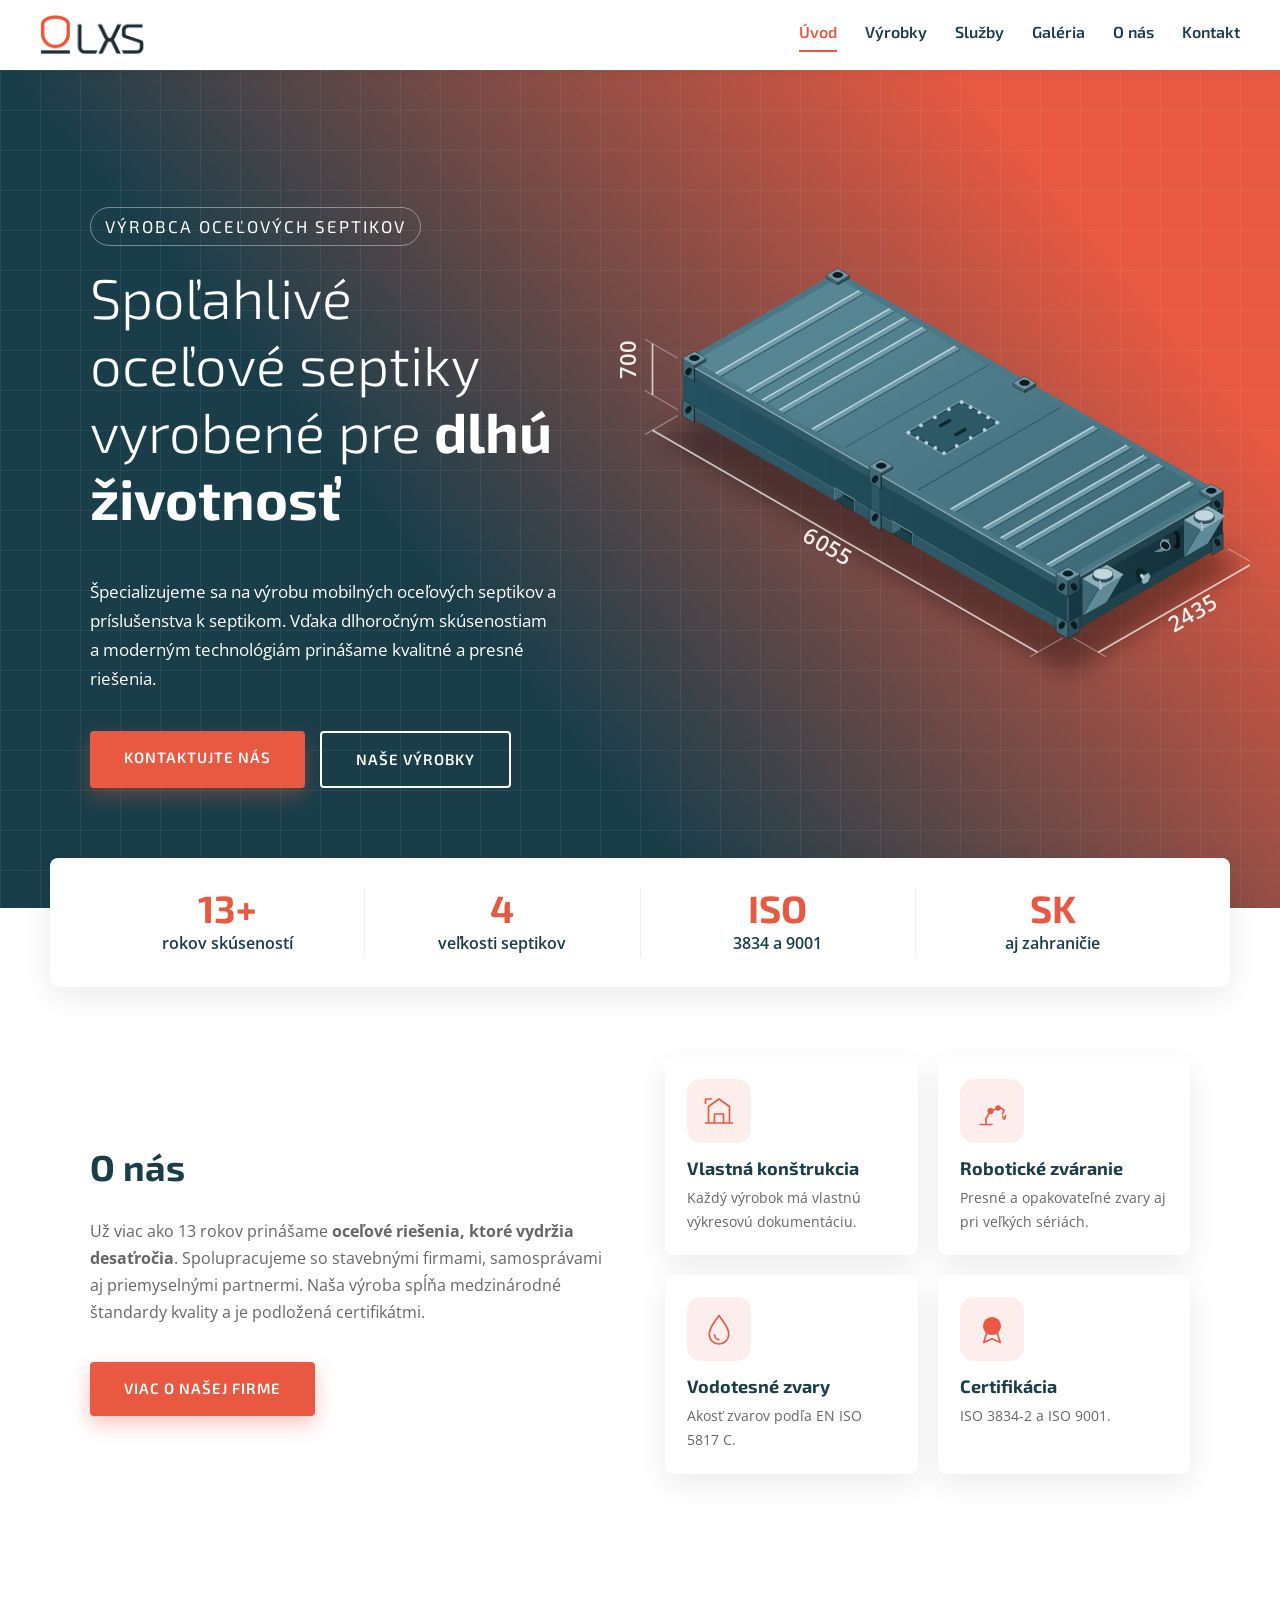
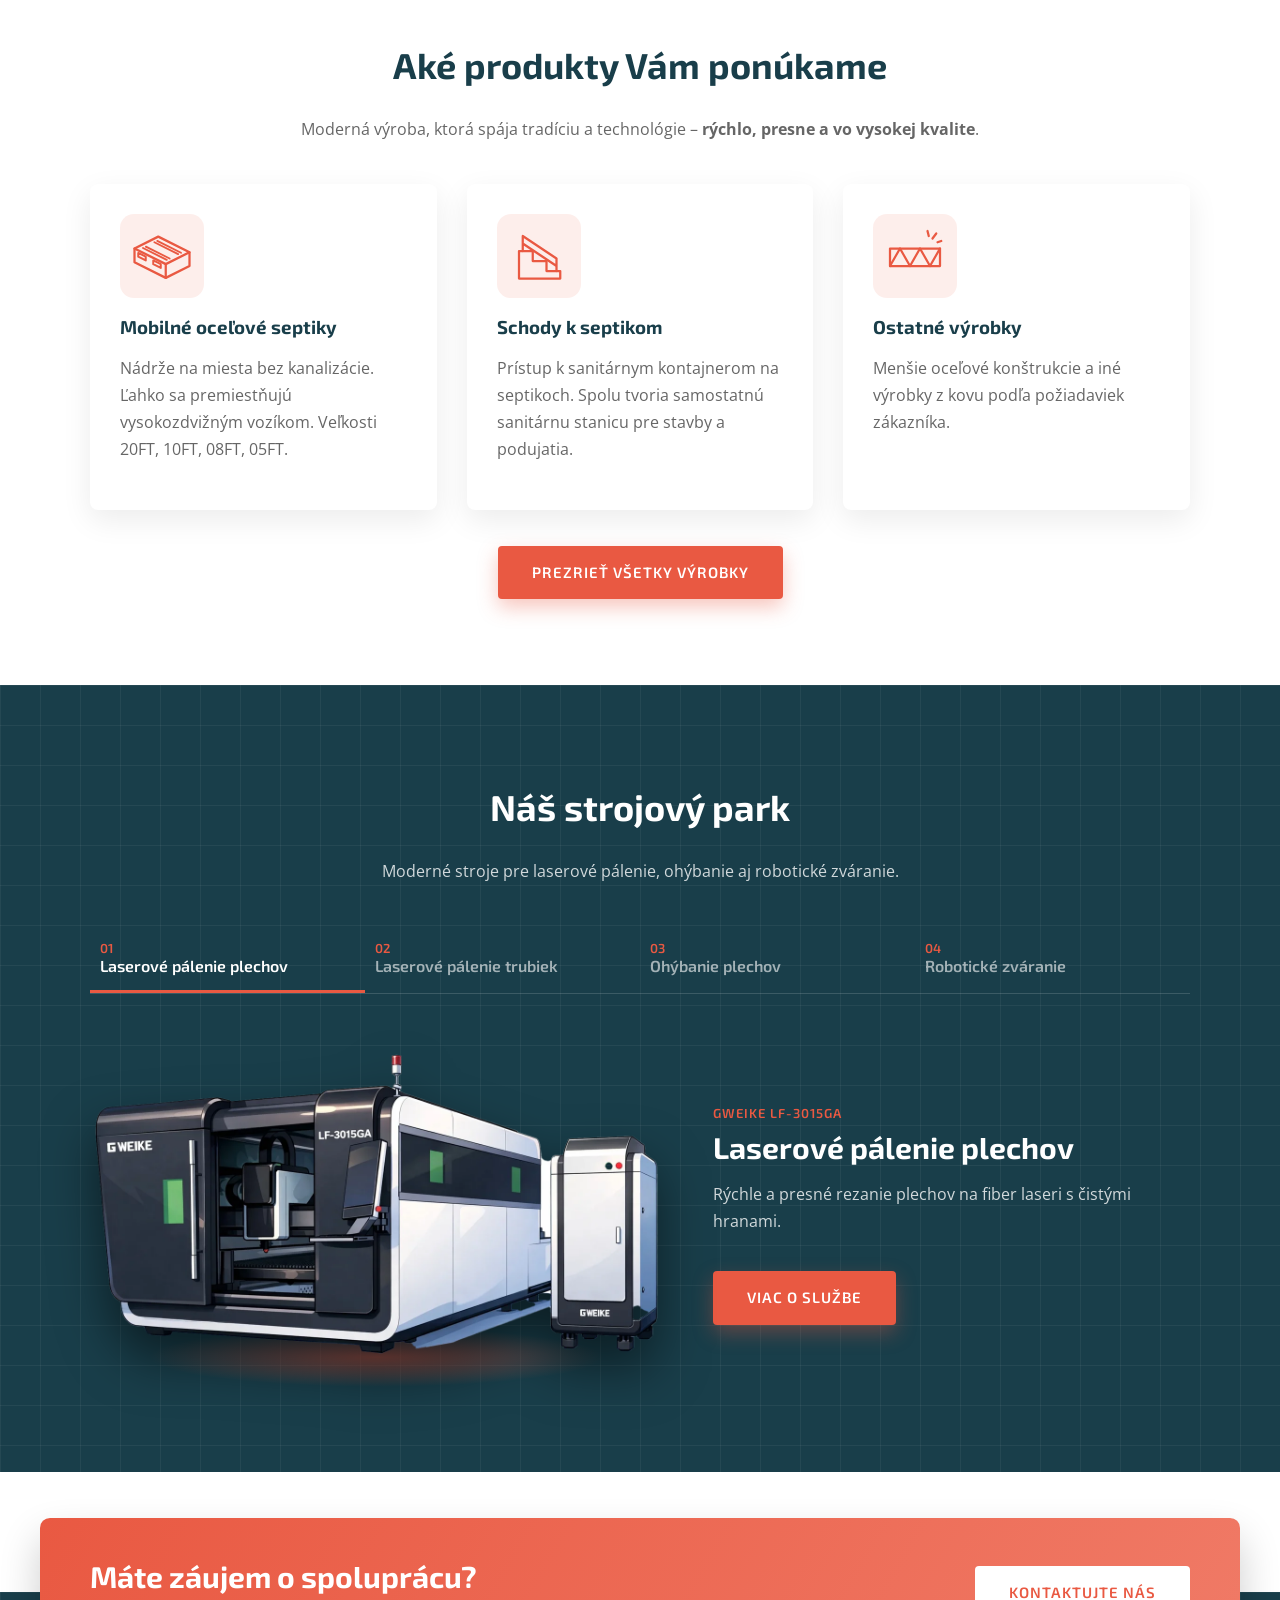
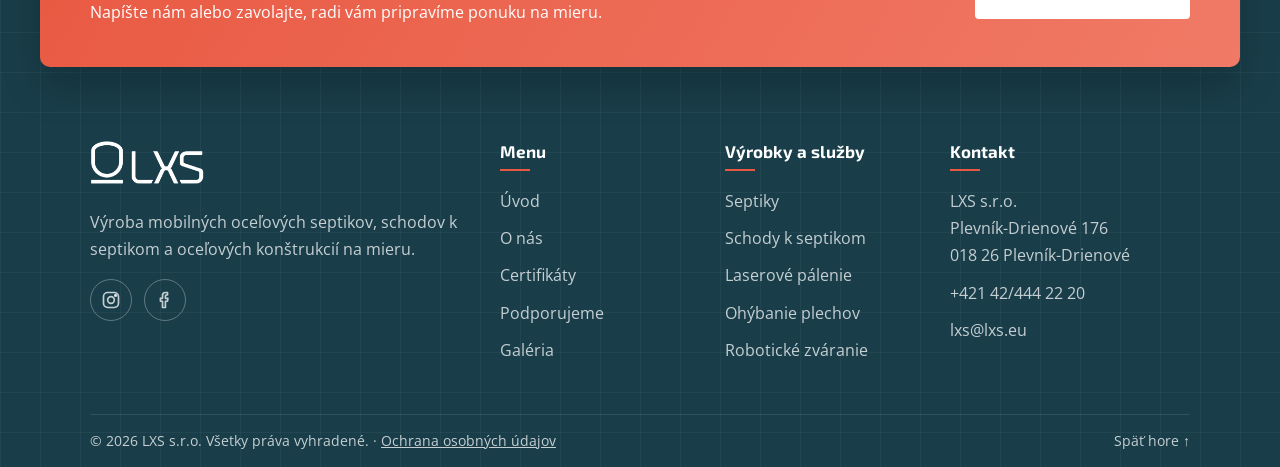
==== commit cd76612b: "Add files via upload" ====
--- a/index.html
+++ b/index.html
@@ -440,8 +440,8 @@
                 <h3>Kontakt</h3>
                 <ul class="paticka-kontakt">
                     <li>LXS s.r.o.<br>Plevník-Drienové 176<br>018 26 Plevník-Drienové</li>
-                    <li><a href="tel:+421907795360">+421 907 795 360</a></li>
-                    <li><a href="mailto:media@lxs.eu">media@lxs.eu</a></li>
+                    <li><a href="tel:+421424442220">+421 42/444 22 20</a></li>
+                    <li><a href="mailto:lxs@lxs.eu">lxs@lxs.eu</a></li>
                 </ul>
             </div>
         </div>
--- a/style.css
+++ b/style.css
@@ -1860,6 +1860,82 @@
     border-radius: 4px;
     font-family: inherit;
     font-size: 16px;
+}
+
+/* Rýchly kontakt – dve veľké tlačidlá vedľa seba */
+.rychly-kontakt {
+    display: grid;
+    grid-template-columns: 1fr 1fr;
+    gap: 12px;
+    margin-bottom: 24px;
+}
+
+.rychly-kontakt-tlacidlo {
+    display: flex;
+    align-items: center;
+    gap: 14px;
+    padding: 16px;
+    border: 2px solid var(--petrol);
+    border-radius: 6px;
+    color: var(--petrol);
+    text-decoration: none;
+    line-height: 1.4;
+    transition: background-color 0.2s, color 0.2s;
+}
+
+.rychly-kontakt-tlacidlo strong {
+    font-family: var(--pismo-nadpisy);
+    font-size: 17px;
+}
+
+.rychly-kontakt-ikona {
+    flex-shrink: 0;
+    width: 46px;
+    height: 46px;
+    border-radius: 50%;
+    background-color: var(--koral);
+    color: #ffffff;
+    display: flex;
+    align-items: center;
+    justify-content: center;
+}
+
+.rychly-kontakt-tlacidlo:hover {
+    background-color: var(--petrol);
+    color: #ffffff;
+}
+
+.formular-uvod {
+    margin-bottom: 16px;
+}
+
+.nepovinne {
+    font-weight: 400;
+    font-size: 13px;
+    color: #6b7a80;
+}
+
+.formular-zaloha {
+    margin-top: 16px;
+    padding: 16px;
+    background-color: #f4f6f7;
+    border-left: 4px solid var(--koral);
+    border-radius: 4px;
+}
+
+.formular-zaloha p {
+    margin: 0 0 12px;
+}
+
+.tlacidlo.tlacidlo-kopirovat {
+    background-color: var(--petrol);
+    box-shadow: none;
+}
+
+@media (max-width: 600px) {
+    .rychly-kontakt {
+        grid-template-columns: 1fr;
+    }
 }
 
 /* =========================================
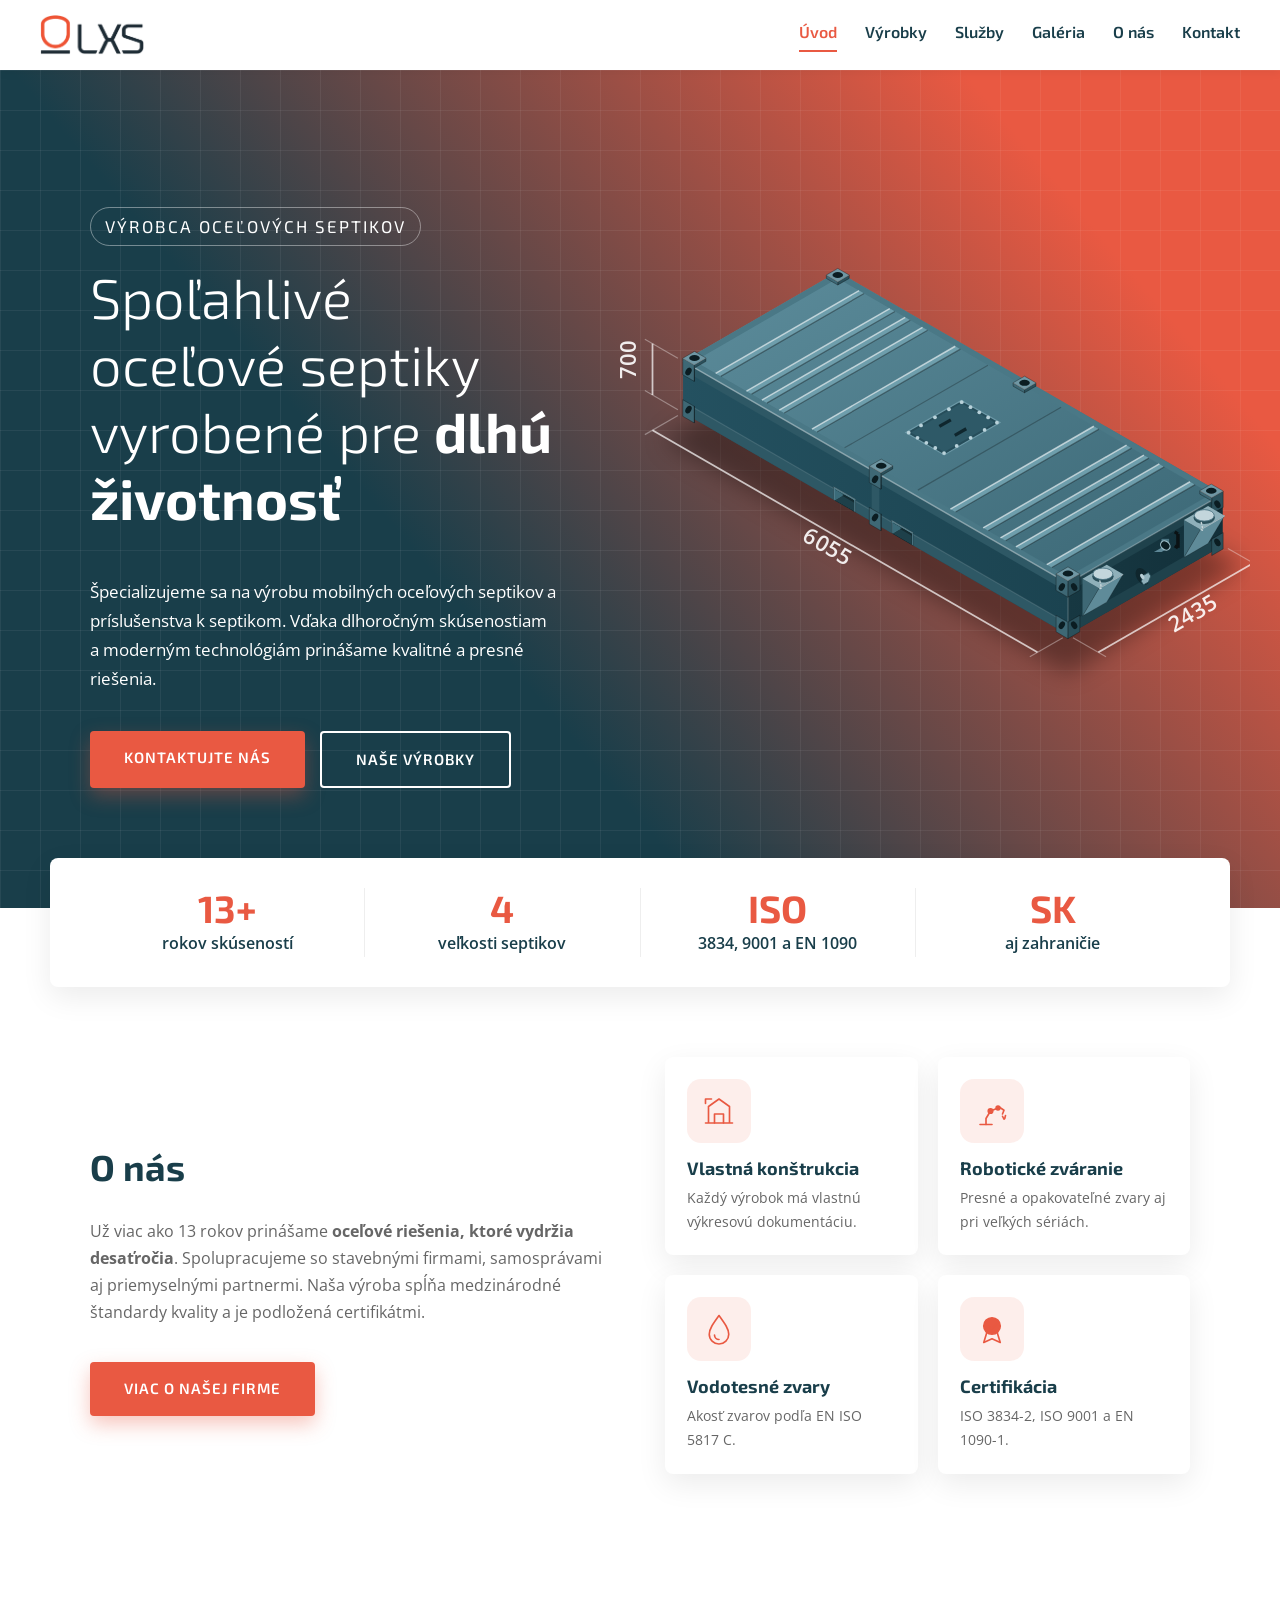
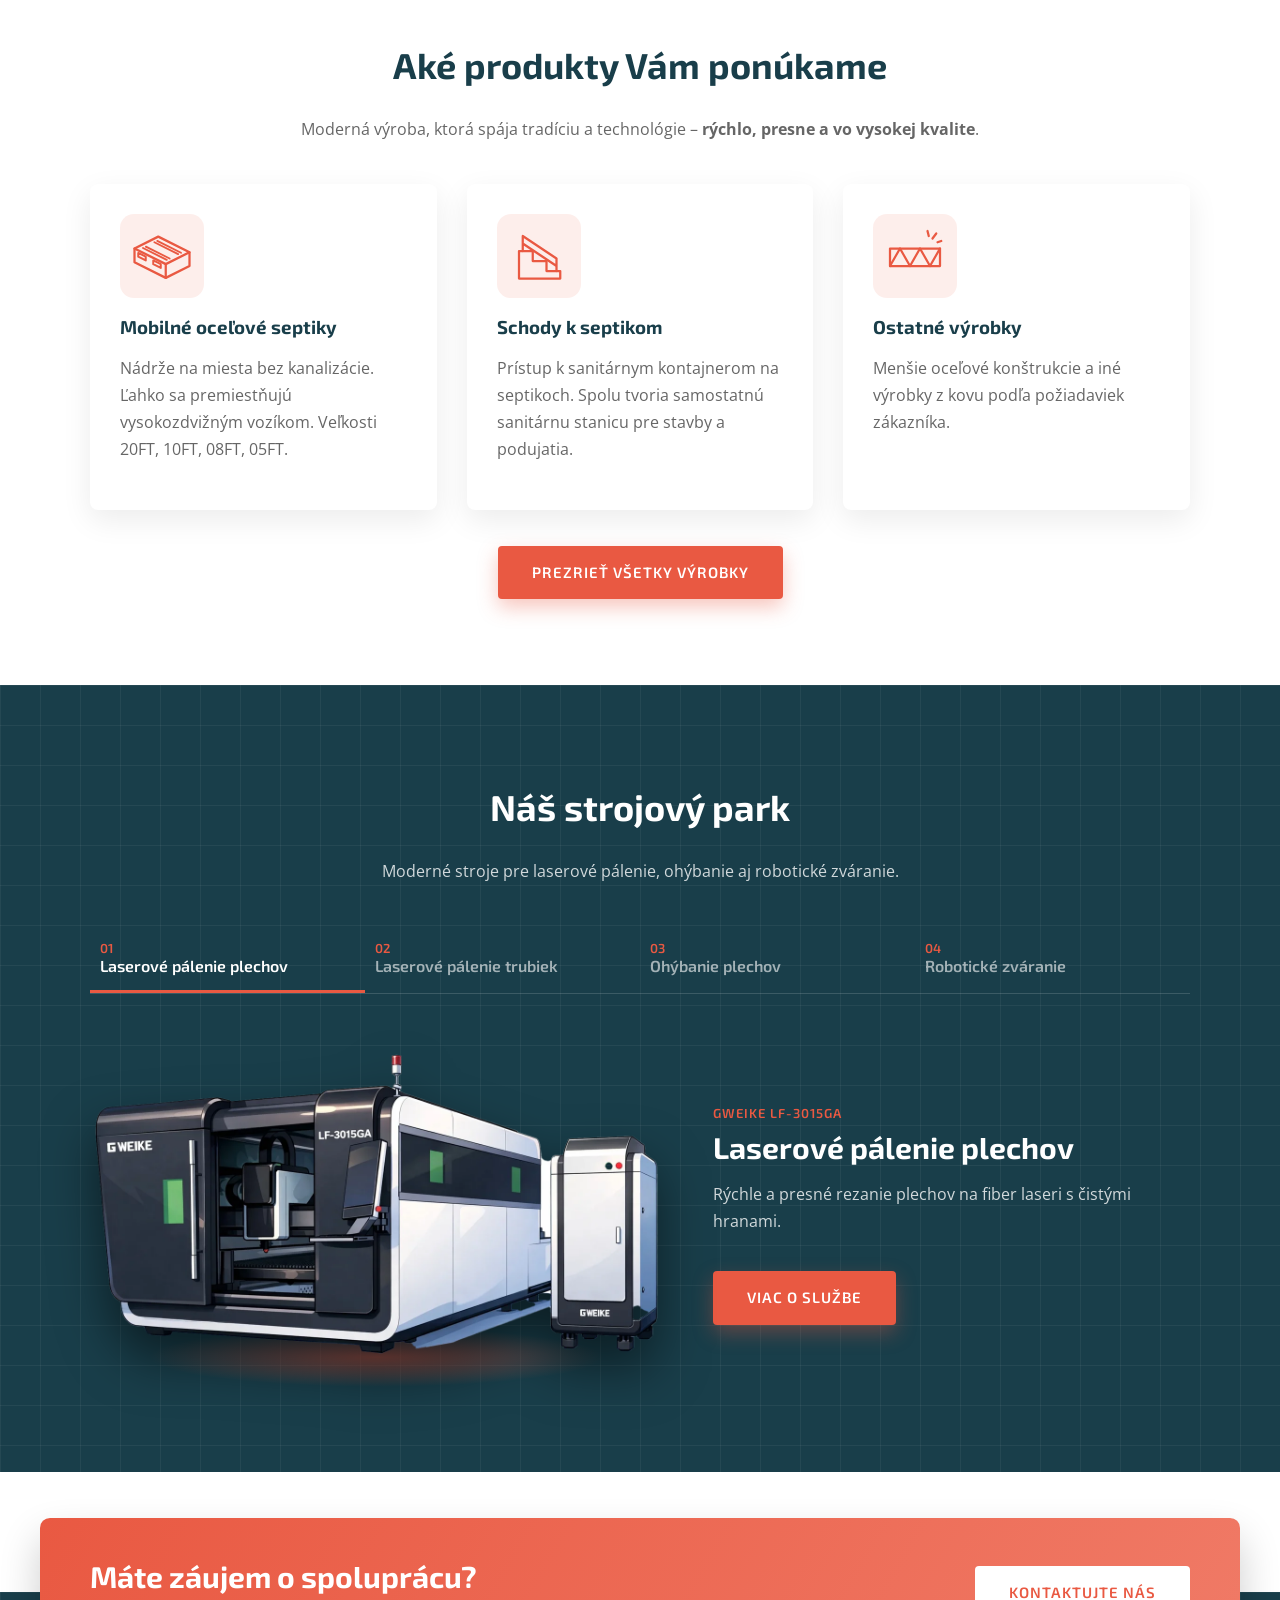
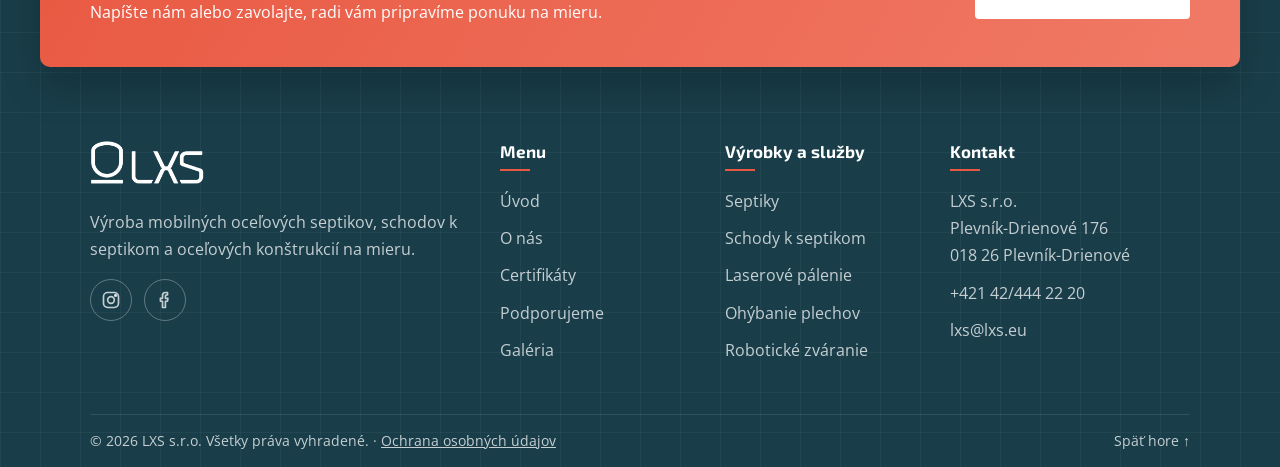
==== commit dc5550f7: "Add files via upload" ====
--- a/index.html
+++ b/index.html
@@ -266,7 +266,7 @@
             </div>
             <div class="cislo">
                 <strong>ISO</strong>
-                <span>3834 a 9001</span>
+                <span>3834, 9001 a EN 1090</span>
             </div>
             <div class="cislo">
                 <strong>SK</strong>
@@ -301,7 +301,7 @@
                     <div class="prednost">
                         <div class="ikona"><svg aria-hidden="true" viewBox="0 0 48 48"><circle cx="24" cy="20" r="11"/><path d="M19 20l4 4 7-7"/><path d="M17 29l-4 13 11-5 11 5-4-13"/></svg></div>
                         <h3>Certifikácia</h3>
-                        <p>ISO 3834-2 a ISO 9001.</p>
+                        <p>ISO 3834-2, ISO 9001 a EN 1090-1.</p>
                     </div>
                 </div>
             </div>
--- a/style.css
+++ b/style.css
@@ -668,8 +668,8 @@
    ========================================= */
 .certifikaty {
     display: grid;
-    grid-template-columns: repeat(3, 1fr);
-    gap: 30px;
+    grid-template-columns: repeat(4, 1fr);     /* 7 certifikátov = 4 + 3 */
+    gap: 25px;
     margin-top: 40px;
 }
 
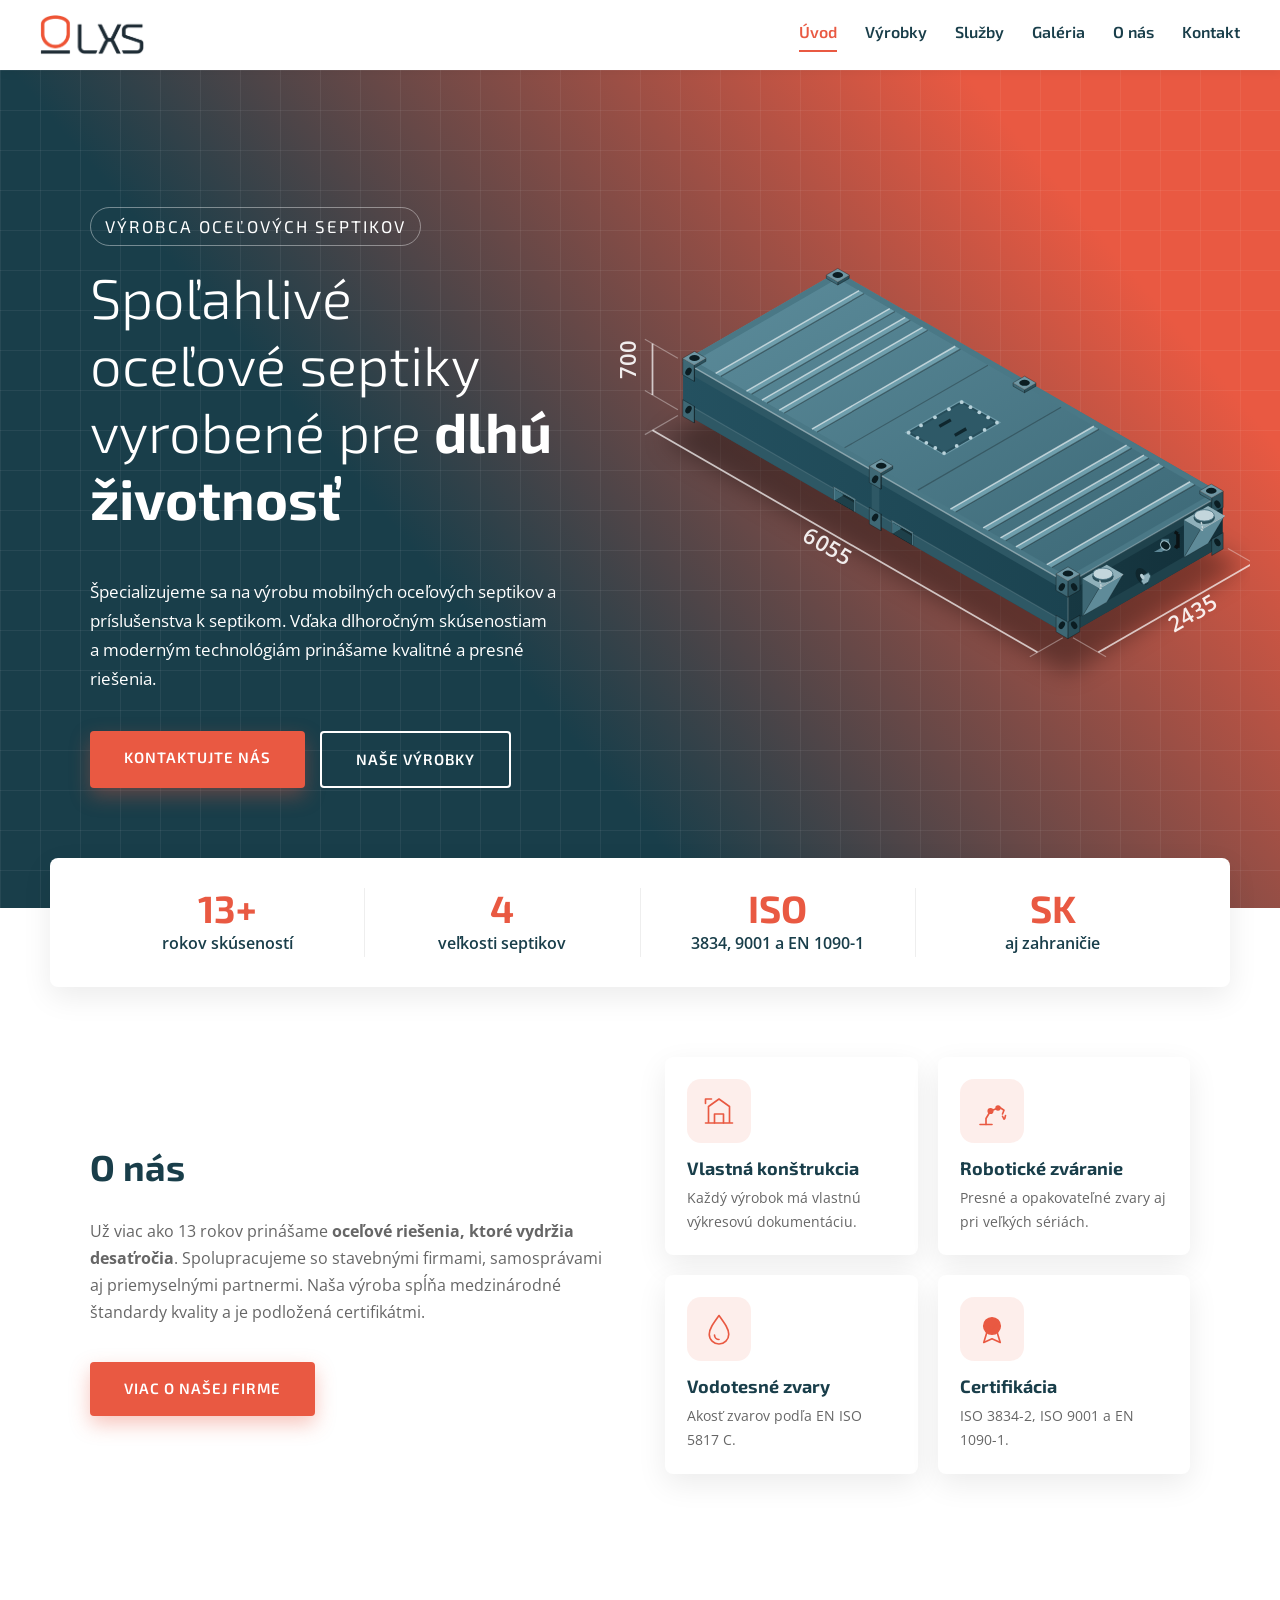
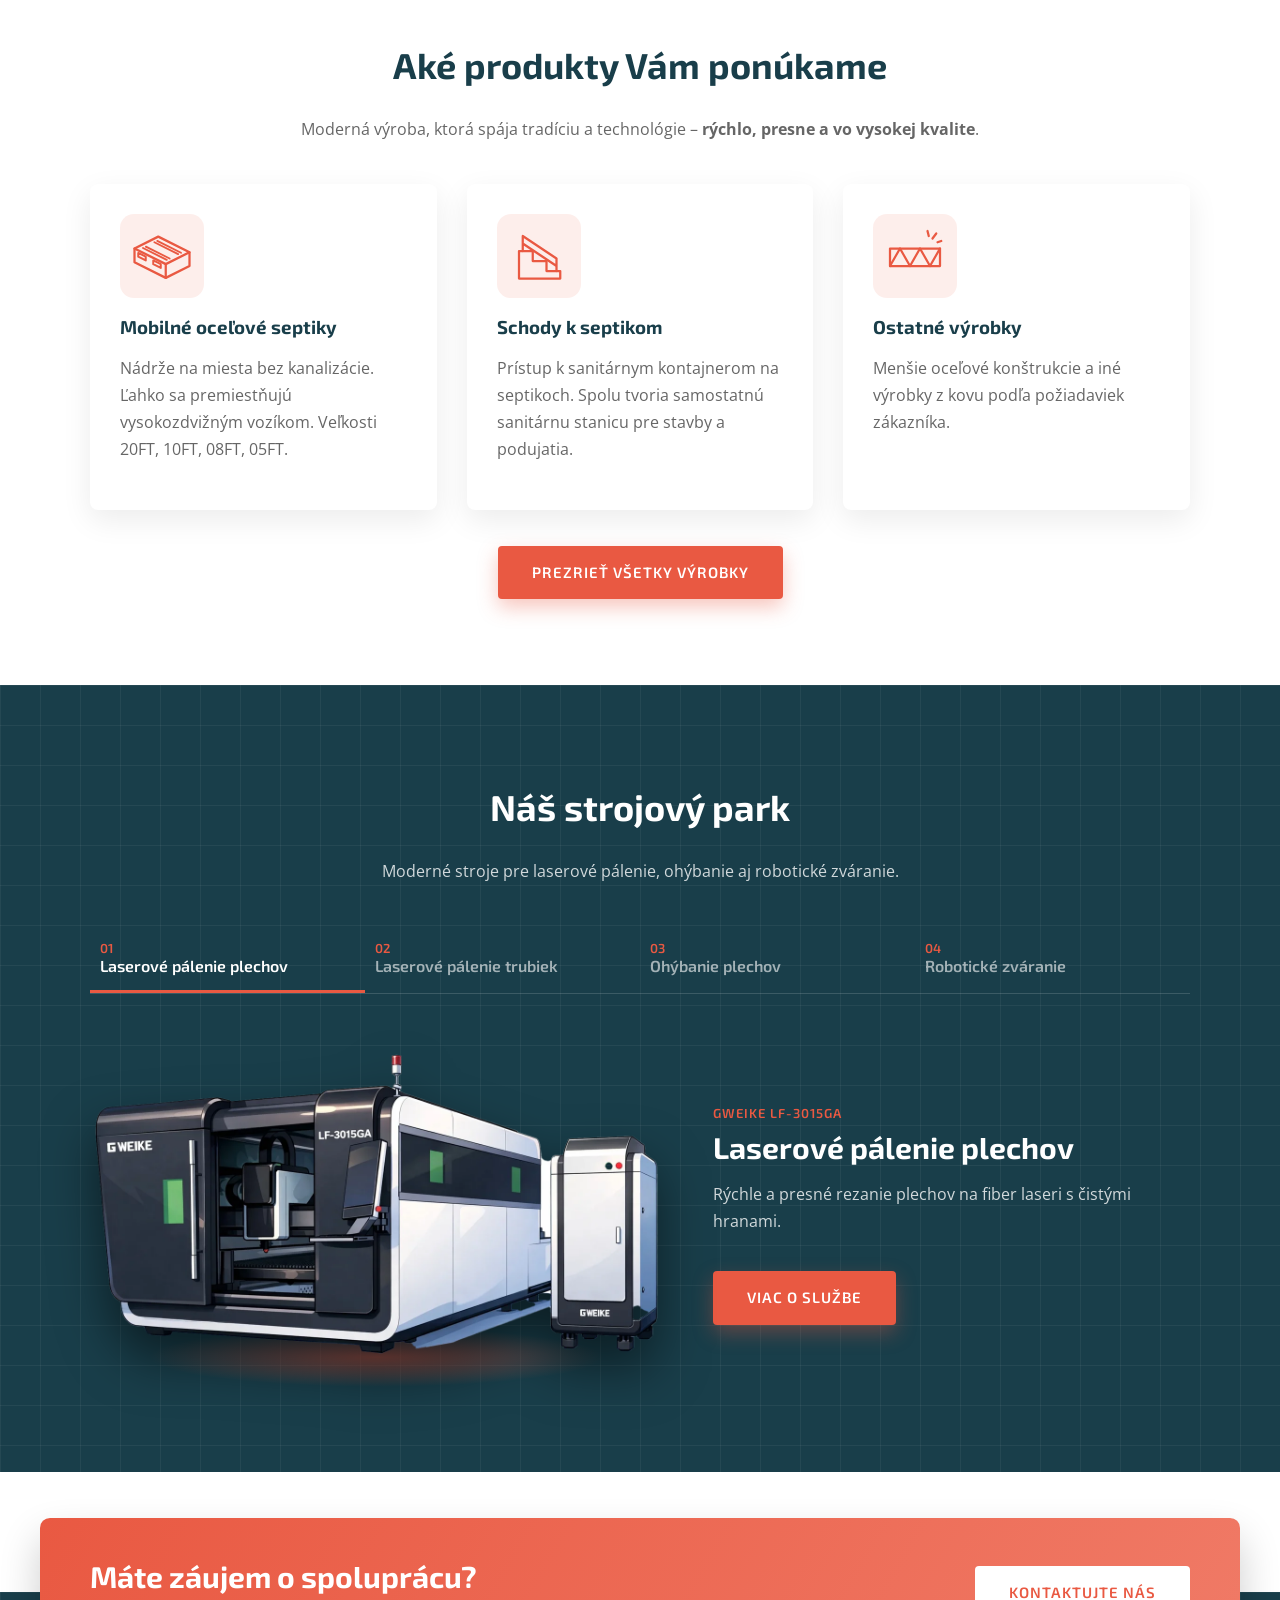
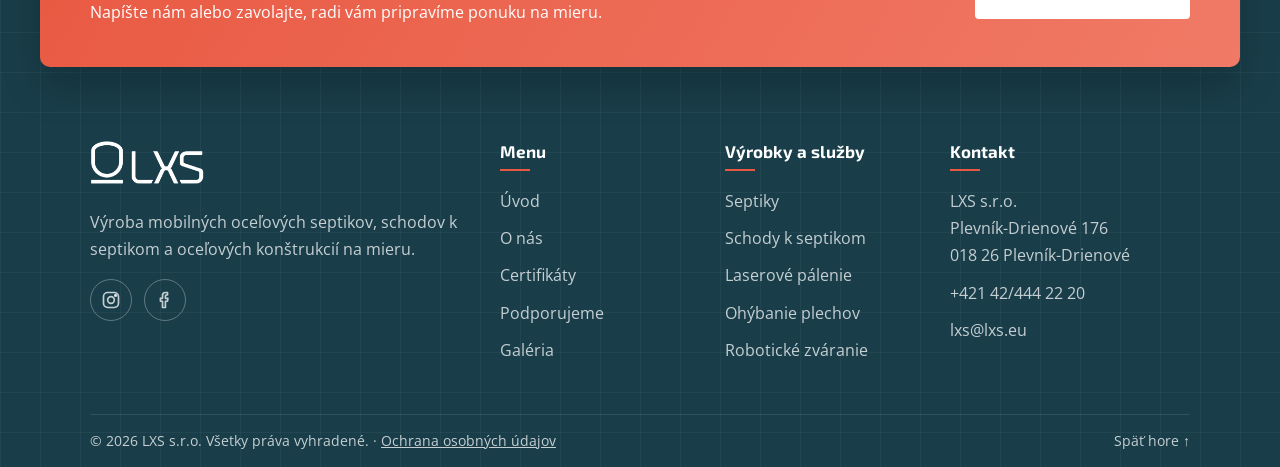
==== commit 58799fcd: "Add files via upload" ====
--- a/index.html
+++ b/index.html
@@ -266,7 +266,7 @@
             </div>
             <div class="cislo">
                 <strong>ISO</strong>
-                <span>3834, 9001 a EN 1090</span>
+                <span>3834, 9001 a EN 1090-1</span>
             </div>
             <div class="cislo">
                 <strong>SK</strong>
